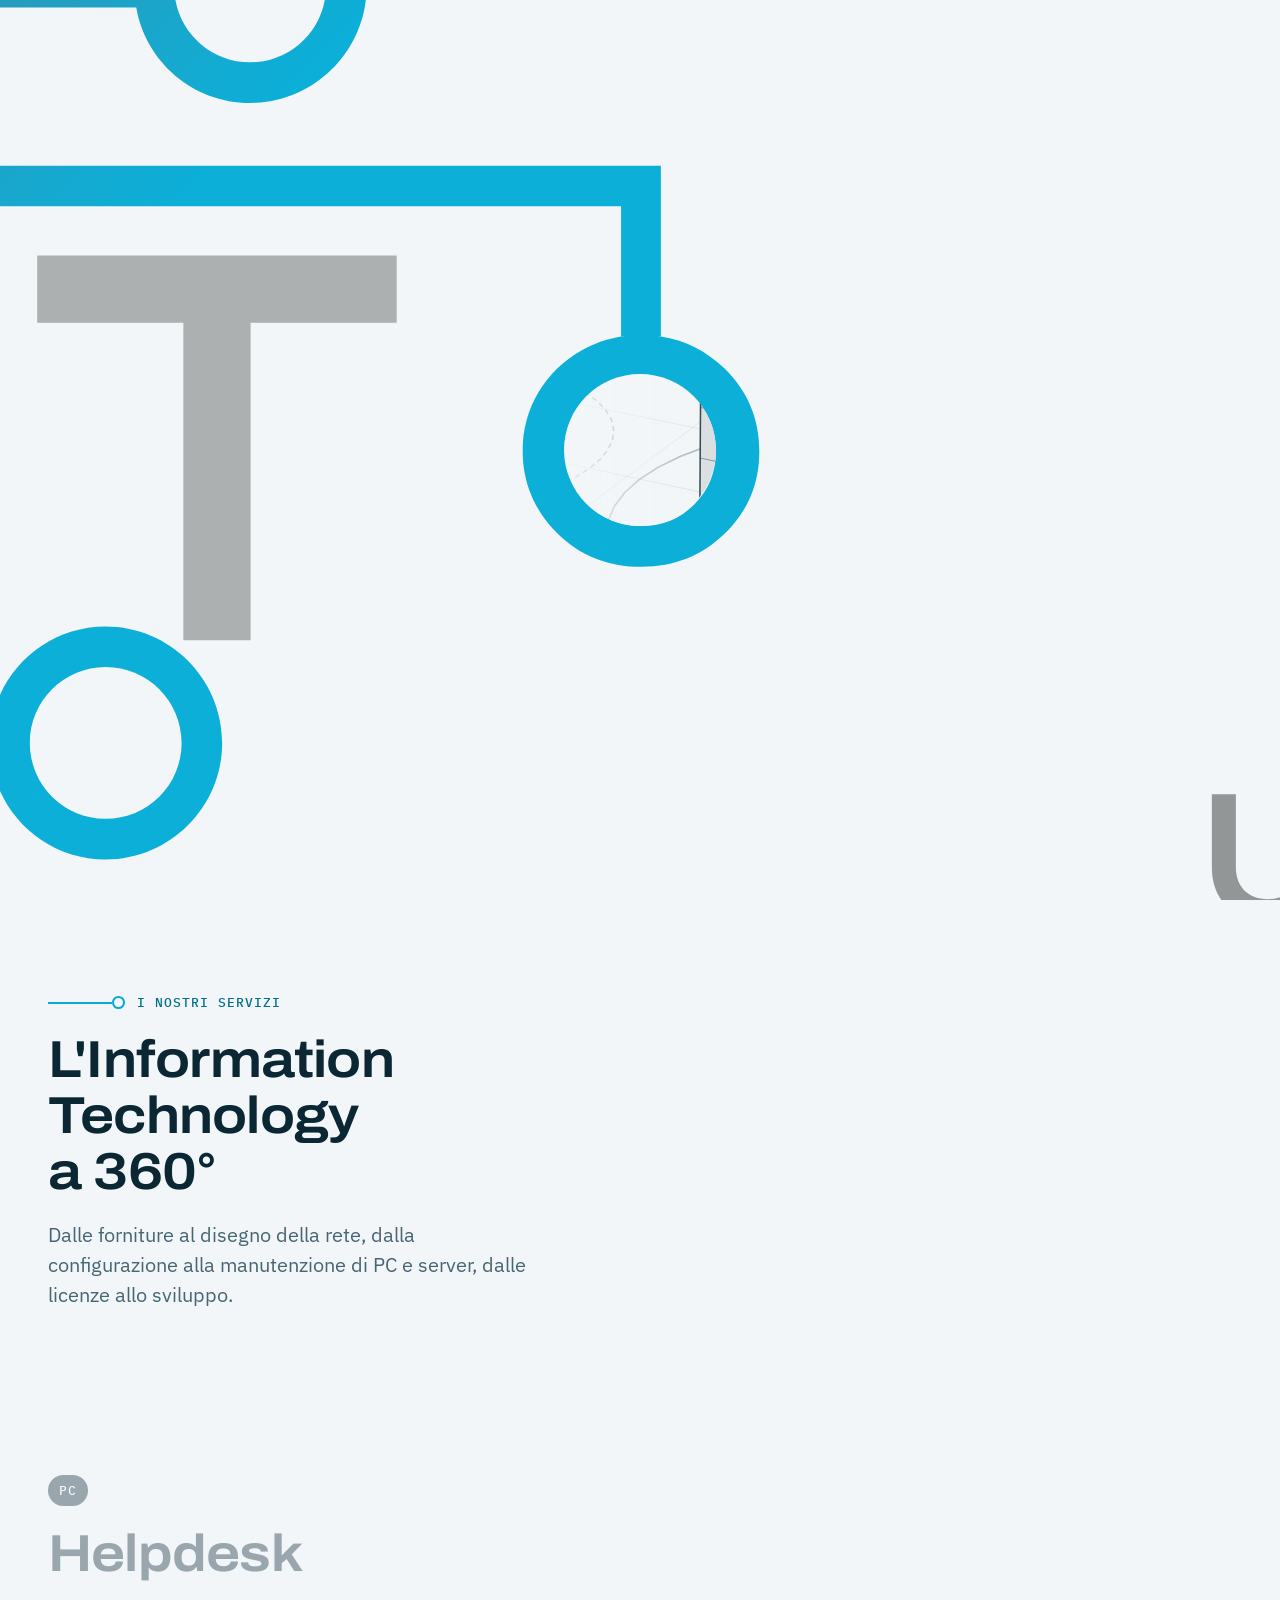
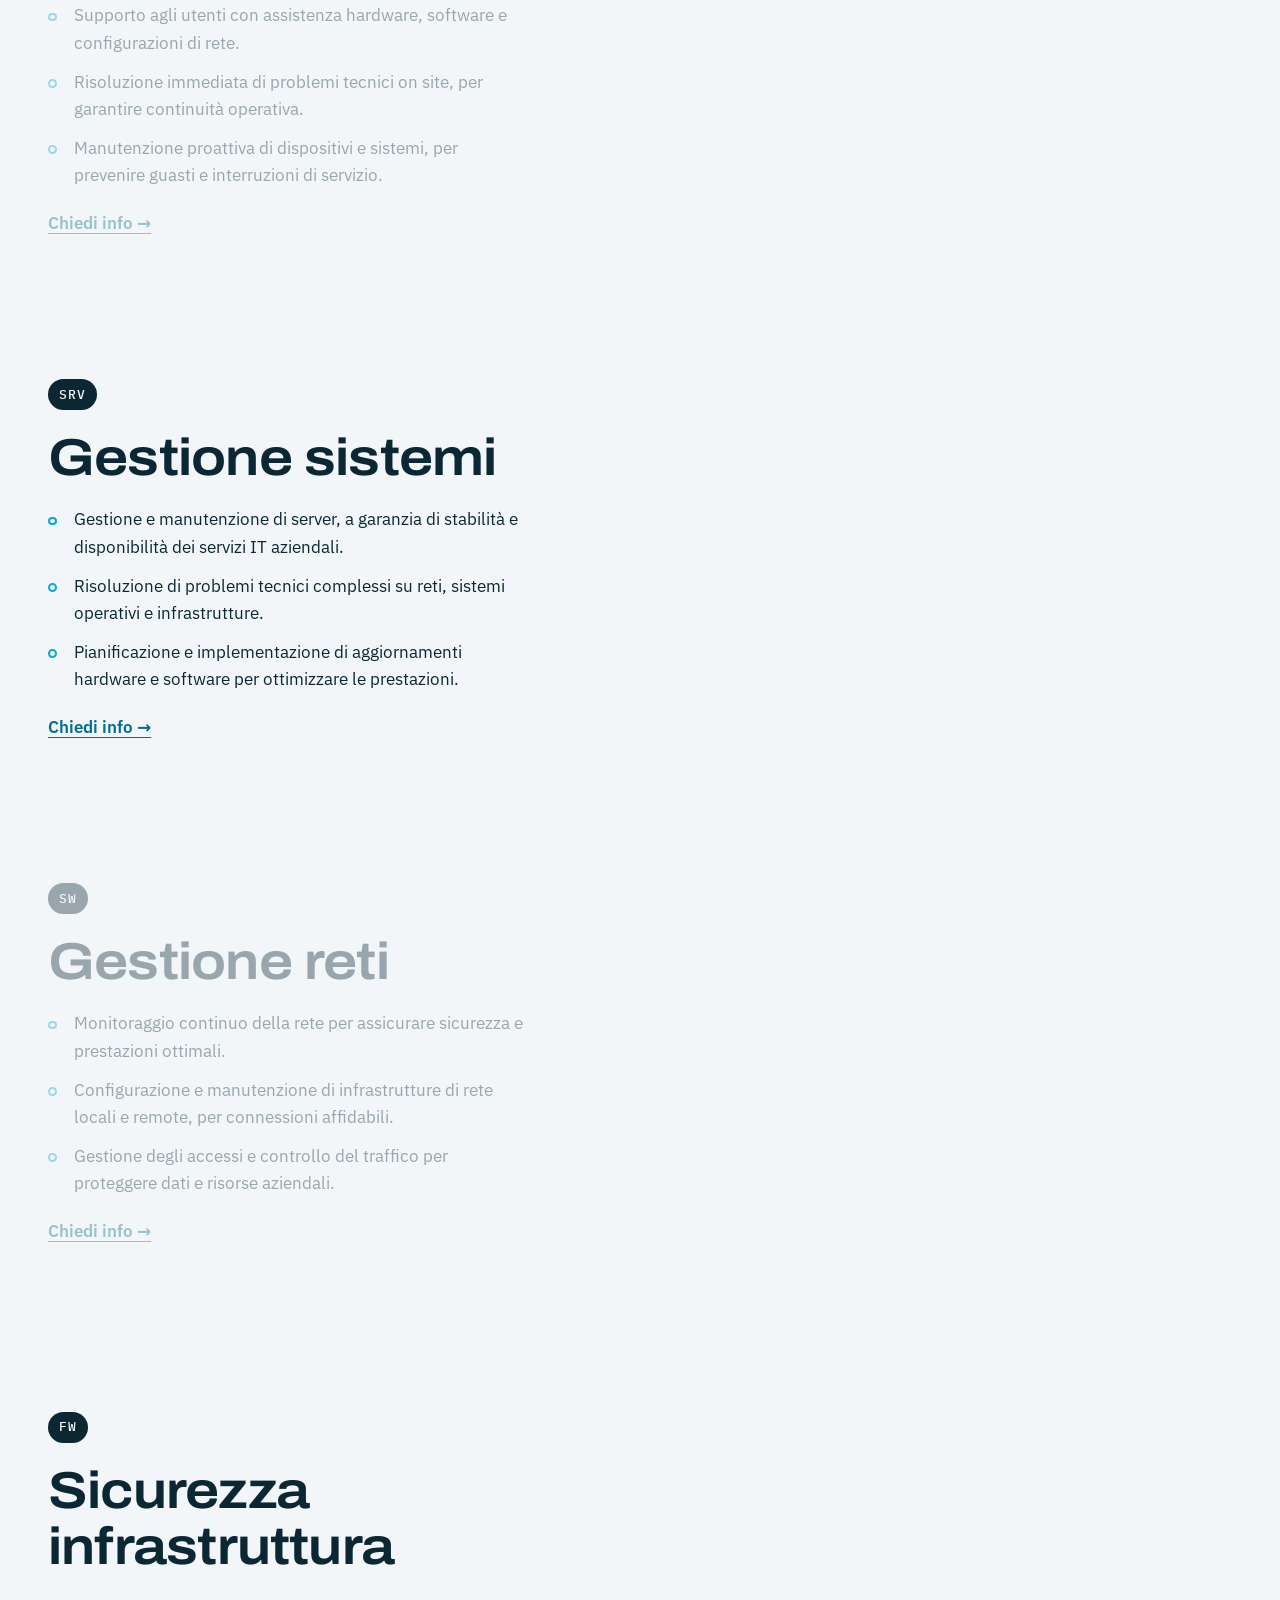
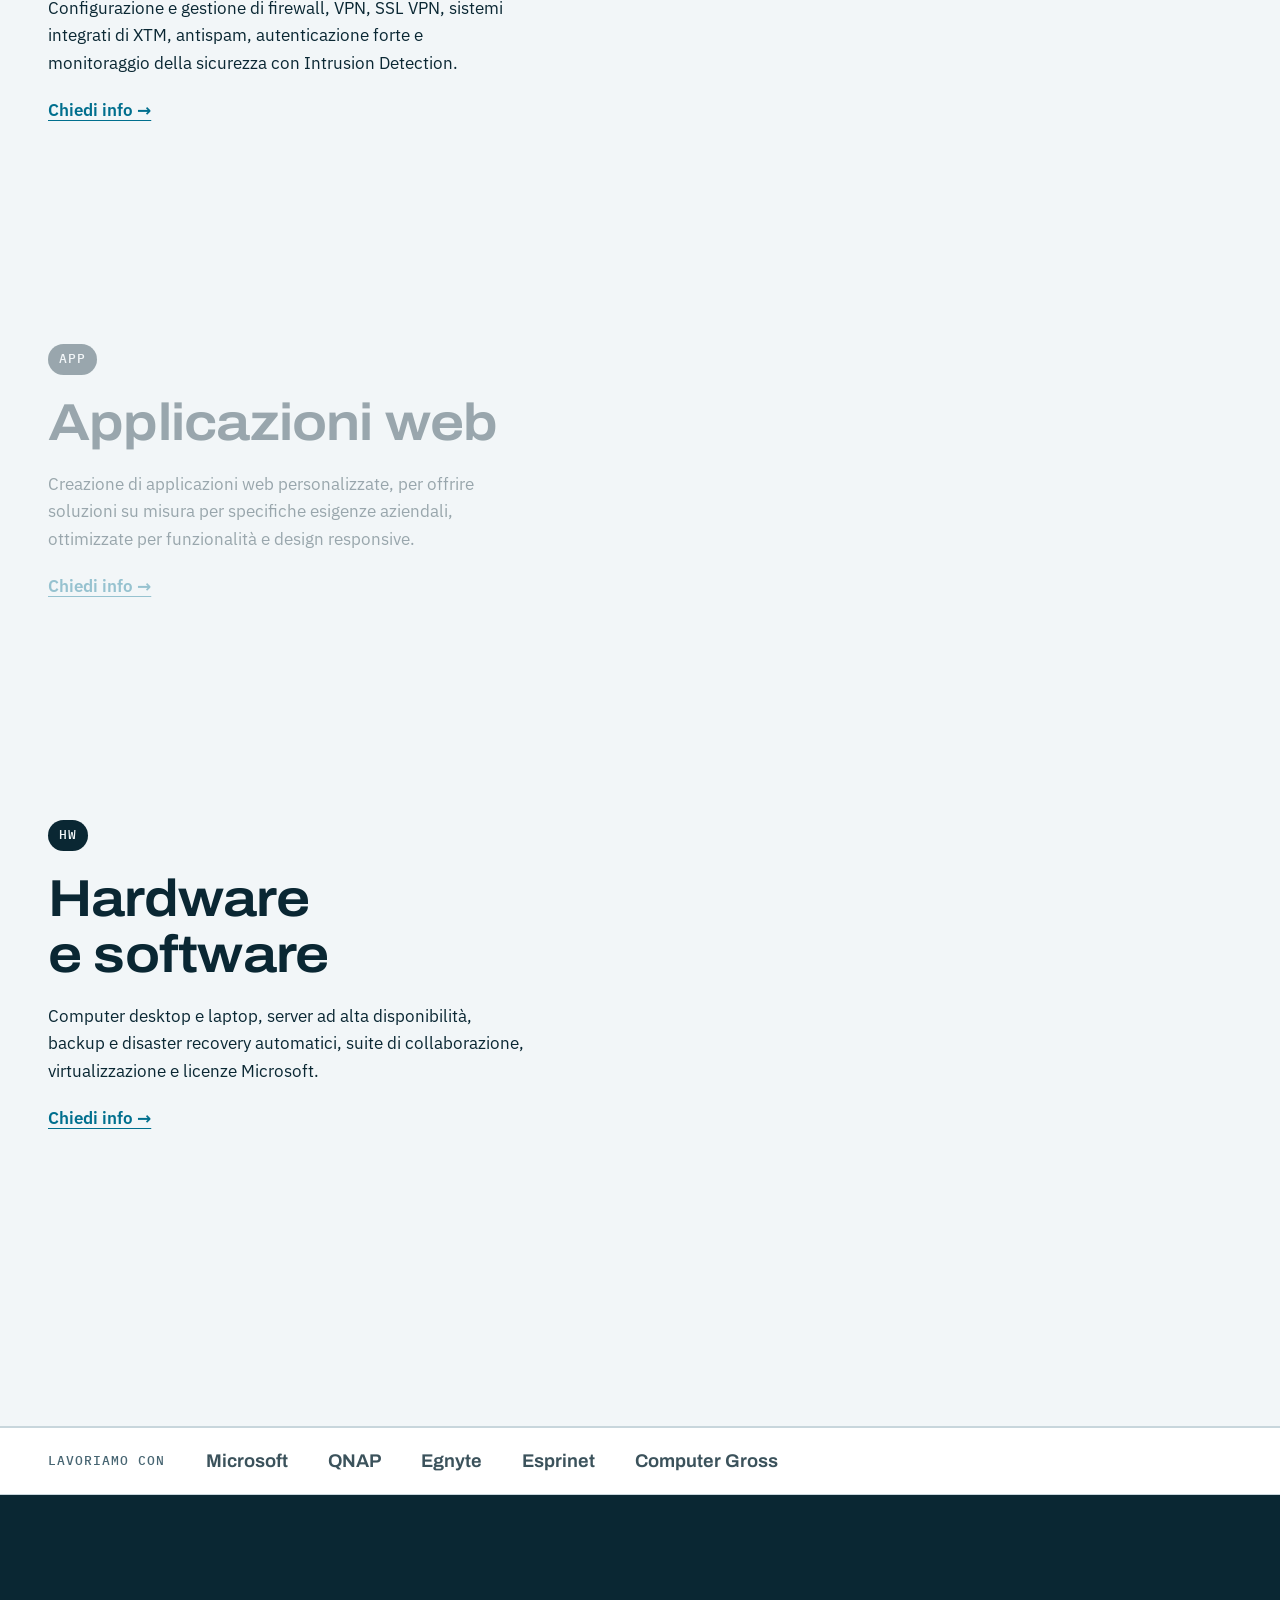
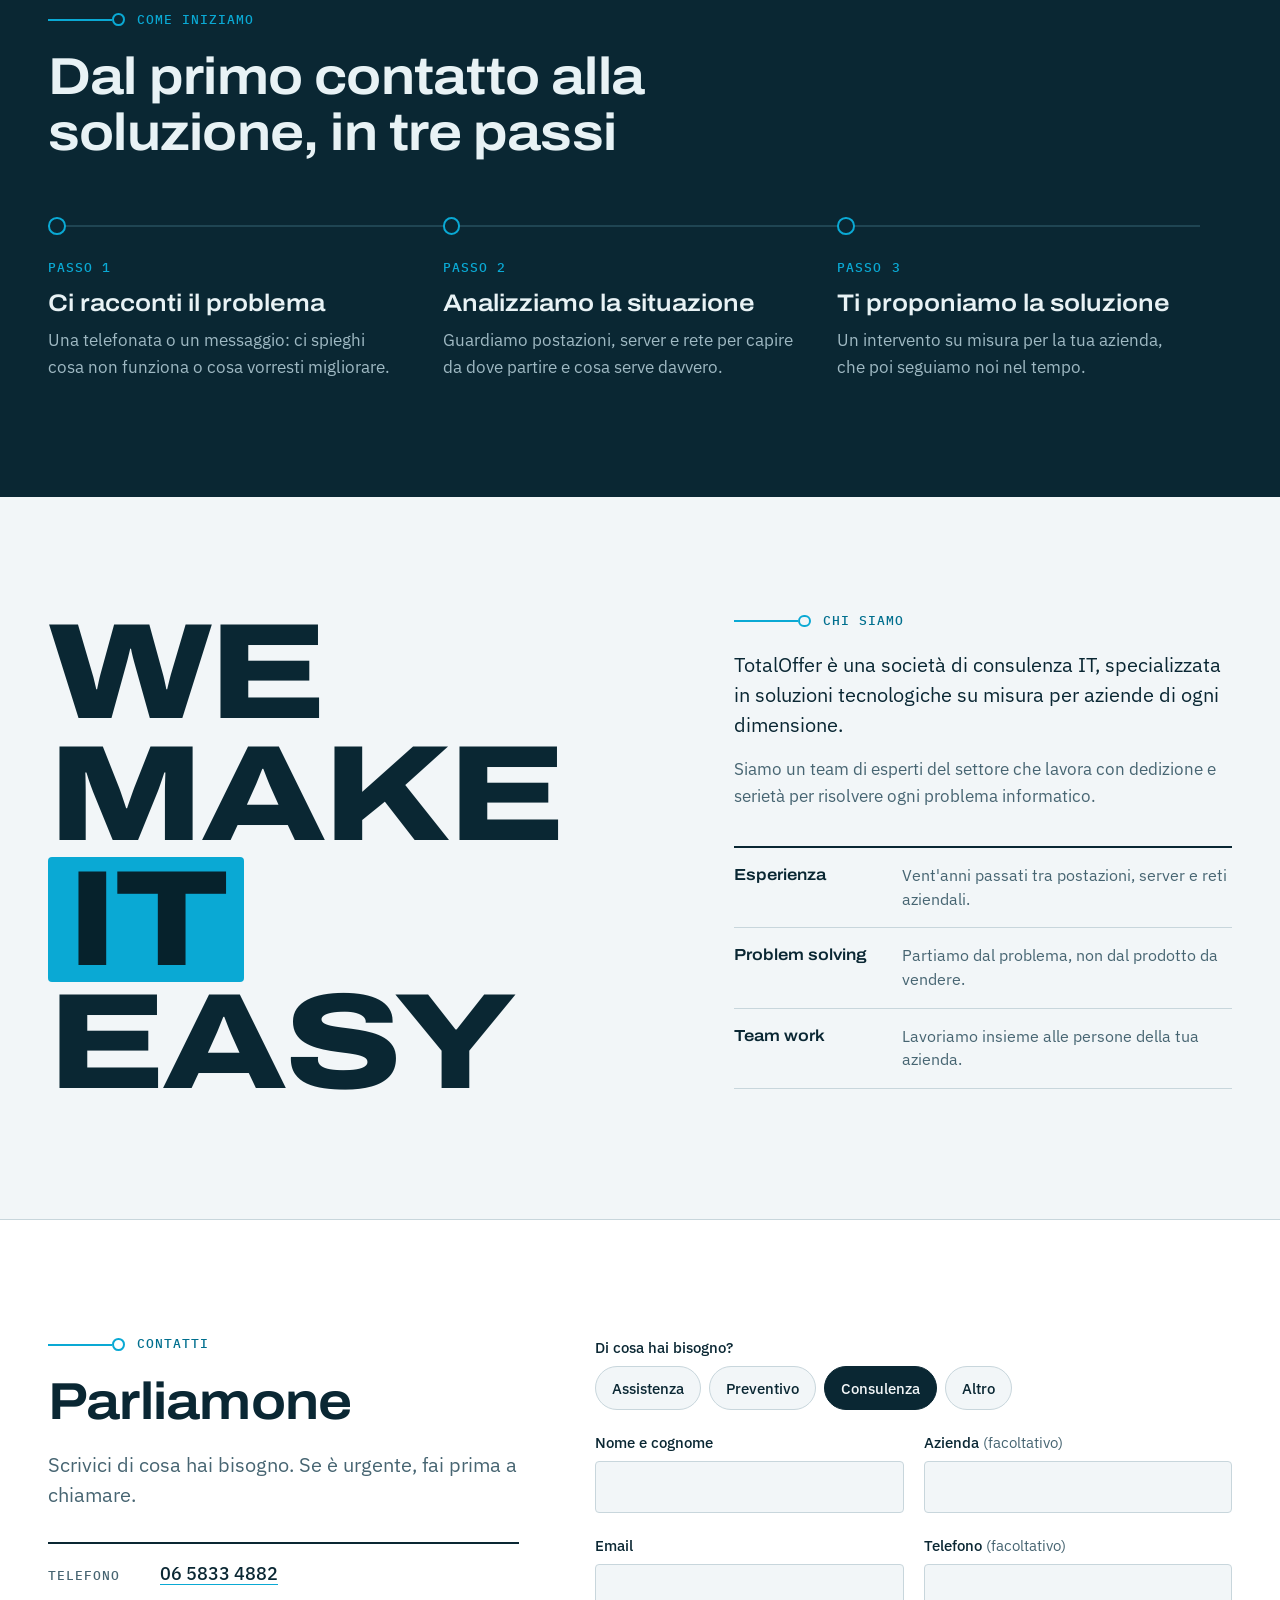
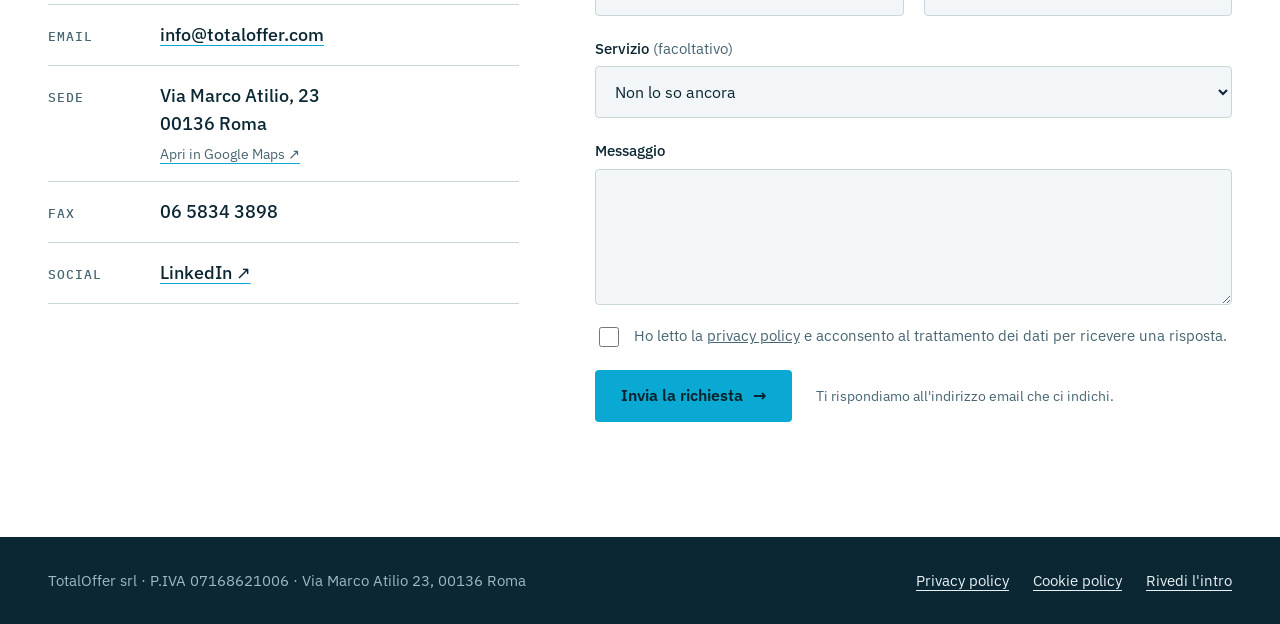
==== v2/index.html @ 6ed3c6b4 "Add v2 with an animated logo intro that opens into the site v2/ is a self-contained copy of the site" ====
<!doctype html>
<html lang="it">
<head>
  <meta charset="utf-8">
  <meta name="viewport" content="width=device-width, initial-scale=1">
  <title>TotalOffer — Consulenza e assistenza IT per aziende a Roma</title>
  <meta name="description" content="Da 20 anni gestiamo l'IT delle aziende: helpdesk on site, sistemi e server, reti, sicurezza, applicazioni web, hardware e licenze. Un solo interlocutore, a Roma.">
  <link rel="canonical" href="https://www.totaloffer.com/">
  <meta name="robots" content="noindex">
  <script>
    /* Intro: si decide subito, prima del primo disegno, per non mostrare il sito in anticipo.
       Niente intro con "riduci animazioni", se è già stata vista in questa sessione,
       o se si arriva con un link diretto a una sezione. */
    (function () {
      try {
        var r = document.documentElement, h = location.hash;
        if (matchMedia("(prefers-reduced-motion: reduce)").matches) return;
        if (h && h !== "#intro") return;
        if (sessionStorage.getItem("to-intro") && h !== "#intro") return;
        r.classList.add("intro-pending");
        // rete di sicurezza: se lo script dell'intro non parte, il sito si mostra comunque
        setTimeout(function () {
          if (!r.classList.contains("intro-enter") && !r.classList.contains("intro-done")) r.classList.remove("intro-pending");
        }, 7000);
      } catch (e) {}
    })();
  </script>
  <meta property="og:type" content="website">
  <meta property="og:locale" content="it_IT">
  <meta property="og:site_name" content="TotalOffer srl">
  <meta property="og:url" content="https://www.totaloffer.com/">
  <meta property="og:title" content="TotalOffer — Tutto l'IT della tua azienda, un solo interlocutore">
  <meta property="og:description" content="Helpdesk, sistemi, reti, sicurezza, applicazioni web, hardware e licenze. Da 20 anni a Roma.">
  <meta name="theme-color" content="#f2f6f8" media="(prefers-color-scheme: light)">
  <meta name="theme-color" content="#071a22" media="(prefers-color-scheme: dark)">
  <link rel="icon" href="assets/img/favicon.svg" type="image/svg+xml">
  <link rel="preload" href="assets/fonts/archivo-var.woff2" as="font" type="font/woff2" crossorigin>
  <link rel="stylesheet" href="assets/css/style.css">
  <script type="application/ld+json">
  {
    "@context": "https://schema.org",
    "@type": "ProfessionalService",
    "name": "TotalOffer srl",
    "url": "https://www.totaloffer.com/",
    "email": "info@totaloffer.com",
    "telephone": "+39 06 58334882",
    "faxNumber": "+39 06 58343898",
    "vatID": "07168621006",
    "address": {
      "@type": "PostalAddress",
      "streetAddress": "Via Marco Atilio, 23",
      "postalCode": "00136",
      "addressLocality": "Roma",
      "addressCountry": "IT"
    },
    "sameAs": ["https://it.linkedin.com/company/totaloffer"]
  }
  </script>
</head>
<body>
<div class="intro" id="intro" aria-hidden="true">
  <canvas></canvas>
  <button class="intro-skip mono" type="button" tabindex="-1" hidden>Salta l'intro</button>
</div>
<a class="skip" href="#contenuto">Vai al contenuto</a>

<header class="site-header">
  <div class="wrap">
    <a class="logo" href="#" aria-label="TotalOffer, torna all'inizio">
      <picture>
        <source srcset="assets/img/logo-dark.svg" media="(prefers-color-scheme: dark)">
        <img src="assets/img/logo.svg" alt="TotalOffer — IT Consulting Service" width="276" height="90">
      </picture>
    </a>
    <nav class="nav" id="nav" aria-label="Principale">
      <ul>
        <li><a href="#servizi">Servizi</a></li>
        <li><a href="#come-iniziamo">Come iniziamo</a></li>
        <li><a href="#chi-siamo">Chi siamo</a></li>
        <li><a href="#contatti">Contatti</a></li>
      </ul>
    </nav>
    <a class="header-phone" href="tel:+390658334882" aria-label="Chiama TotalOffer: 06 5833 4882">
      <span class="led" aria-hidden="true"></span><span class="num">06 5833 4882</span>
    </a>
    <button class="nav-toggle" type="button" aria-controls="nav" aria-expanded="false" aria-label="Apri il menu">
      <svg width="20" height="20" viewBox="0 0 20 20" aria-hidden="true"><path d="M2 5h16M2 10h16M2 15h16" stroke="currentColor" stroke-width="2" stroke-linecap="round"/></svg>
    </button>
  </div>
</header>

<main id="contenuto">

  <!-- VIAGGIO: la scena 3D resta fissa e la camera segue lo scroll, dall'hero ai sei servizi -->
  <div class="journey" id="journey">
    <div class="stage" id="stage">
      <canvas aria-hidden="true"></canvas>
      <ul class="stage-labels" aria-label="Servizi nello schema di rete">
        <li><a class="tag3d" href="#svc-helpdesk" data-svc="helpdesk"><span class="mono">PC</span>Helpdesk</a></li>
        <li><a class="tag3d" href="#svc-sistemi" data-svc="sistemi"><span class="mono">SRV</span>Sistemi</a></li>
        <li><a class="tag3d" href="#svc-reti" data-svc="reti"><span class="mono">SW</span>Reti</a></li>
        <li><a class="tag3d" href="#svc-sicurezza" data-svc="sicurezza"><span class="mono">FW</span>Sicurezza</a></li>
        <li><a class="tag3d" href="#svc-web" data-svc="web"><span class="mono">APP</span>Applicazioni web</a></li>
        <li><a class="tag3d" href="#svc-forniture" data-svc="forniture"><span class="mono">HW</span>Hardware e software</a></li>
      </ul>
      <p class="stage-hint mono"><span class="led" aria-hidden="true"></span>Rete operativa · trascina per ruotare</p>
      <div class="stage-caption" aria-live="polite">
        <b id="cap-title">Helpdesk</b>
        <p id="cap-text">Assistenza agli utenti su hardware, software e rete. Anche on site.</p>
        <a id="cap-link" href="#svc-helpdesk">Dettagli →</a>
      </div>
    </div>

    <section class="hero" data-key="hero">
    <div class="wrap">
      <div class="hero-copy">
        <p class="eyebrow mono">IT consulting · Roma</p>
        <h1>Tutto l'IT della tua azienda, <em>un solo interlocutore.</em></h1>
        <p class="hero-lead">Postazioni, server, rete, sicurezza, software. Li progettiamo, li installiamo e li teniamo in funzione, così tu pensi al tuo lavoro.</p>
        <div class="hero-actions">
          <a class="btn btn-primary" href="#contatti">Richiedi una consulenza <span class="arrow" aria-hidden="true">→</span></a>
          <a class="btn btn-ghost" href="#servizi">Guarda i servizi</a>
        </div>
        <dl class="hero-facts">
          <div><dt>anni di esperienza</dt><dd>20</dd></div>
          <div><dt>aree di servizio</dt><dd>6</dd></div>
          <div><dt>referente per tutto</dt><dd>1</dd></div>
        </dl>
      </div>
    </div>
    </section>

    <section class="chapters" id="servizi">
      <div class="wrap">
        <div class="chapter chapter-intro" data-key="intro">
          <p class="eyebrow mono">I nostri servizi</p>
          <h2>L'Information Technology a 360°</h2>
          <p>Dalle forniture al disegno della rete, dalla configurazione alla manutenzione di PC e server, dalle licenze allo sviluppo.</p>
        </div>
        <article class="chapter" id="svc-helpdesk" data-key="helpdesk">
          <p class="chapter-tag"><span class="mono">PC</span></p>
          <h3>Helpdesk</h3>
          <ul>
            <li>Supporto agli utenti con assistenza hardware, software e configurazioni di rete.</li>
            <li>Risoluzione immediata di problemi tecnici on site, per garantire continuità operativa.</li>
            <li>Manutenzione proattiva di dispositivi e sistemi, per prevenire guasti e interruzioni di servizio.</li>
          </ul>
          <a class="text-link" href="#contatti" data-topic="Helpdesk">Chiedi info →</a>
        </article>
        <article class="chapter" id="svc-sistemi" data-key="sistemi">
          <p class="chapter-tag"><span class="mono">SRV</span></p>
          <h3>Gestione sistemi</h3>
          <ul>
            <li>Gestione e manutenzione di server, a garanzia di stabilità e disponibilità dei servizi IT aziendali.</li>
            <li>Risoluzione di problemi tecnici complessi su reti, sistemi operativi e infrastrutture.</li>
            <li>Pianificazione e implementazione di aggiornamenti hardware e software per ottimizzare le prestazioni.</li>
          </ul>
          <a class="text-link" href="#contatti" data-topic="Gestione sistemi">Chiedi info →</a>
        </article>
        <article class="chapter" id="svc-reti" data-key="reti">
          <p class="chapter-tag"><span class="mono">SW</span></p>
          <h3>Gestione reti</h3>
          <ul>
            <li>Monitoraggio continuo della rete per assicurare sicurezza e prestazioni ottimali.</li>
            <li>Configurazione e manutenzione di infrastrutture di rete locali e remote, per connessioni affidabili.</li>
            <li>Gestione degli accessi e controllo del traffico per proteggere dati e risorse aziendali.</li>
          </ul>
          <a class="text-link" href="#contatti" data-topic="Gestione reti">Chiedi info →</a>
        </article>
        <article class="chapter" id="svc-sicurezza" data-key="sicurezza">
          <p class="chapter-tag"><span class="mono">FW</span></p>
          <h3>Sicurezza infrastruttura</h3>
          <p>Configurazione e gestione di firewall, VPN, SSL VPN, sistemi integrati di XTM, antispam, autenticazione forte e monitoraggio della sicurezza con Intrusion Detection.</p>
          <a class="text-link" href="#contatti" data-topic="Sicurezza infrastruttura">Chiedi info →</a>
        </article>
        <article class="chapter" id="svc-web" data-key="web">
          <p class="chapter-tag"><span class="mono">APP</span></p>
          <h3>Applicazioni web</h3>
          <p>Creazione di applicazioni web personalizzate, per offrire soluzioni su misura per specifiche esigenze aziendali, ottimizzate per funzionalità e design responsive.</p>
          <a class="text-link" href="#contatti" data-topic="Applicazioni web">Chiedi info →</a>
        </article>
        <article class="chapter" id="svc-forniture" data-key="forniture">
          <p class="chapter-tag"><span class="mono">HW</span></p>
          <h3>Hardware e software</h3>
          <p>Computer desktop e laptop, server ad alta disponibilità, backup e disaster recovery automatici, suite di collaborazione, virtualizzazione e licenze Microsoft.</p>
          <a class="text-link" href="#contatti" data-topic="Hardware e software">Chiedi info →</a>
        </article>
      </div>
    </section>
  </div>

  <!-- PARTNER -->
  <section class="partners" aria-label="Partner">
    <div class="wrap">
      <p class="mono">Lavoriamo con</p>
      <!-- Segnaposto tipografici: sostituire con i loghi ufficiali (versione monocromatica) -->
      <ul>
        <li>Microsoft</li>
        <li>QNAP</li>
        <li>Egnyte</li>
        <li>Esprinet</li>
        <li>Computer Gross</li>
      </ul>
    </div>
  </section>

  <!-- COME INIZIAMO -->
  <section class="section band" id="come-iniziamo">
    <div class="wrap">
      <div class="section-head">
        <p class="eyebrow mono">Come iniziamo</p>
        <h2>Dal primo contatto alla soluzione, in tre passi</h2>
      </div>
      <ol class="steps">
        <li>
          <span class="n mono"></span>
          <h3>Ci racconti il problema</h3>
          <p>Una telefonata o un messaggio: ci spieghi cosa non funziona o cosa vorresti migliorare.</p>
        </li>
        <li>
          <span class="n mono"></span>
          <h3>Analizziamo la situazione</h3>
          <p>Guardiamo postazioni, server e rete per capire da dove partire e cosa serve davvero.</p>
        </li>
        <li>
          <span class="n mono"></span>
          <h3>Ti proponiamo la soluzione</h3>
          <p>Un intervento su misura per la tua azienda, che poi seguiamo noi nel tempo.</p>
        </li>
      </ol>
    </div>
  </section>

  <!-- CHI SIAMO -->
  <section class="section about" id="chi-siamo">
    <div class="wrap">
      <p class="claim" aria-label="We make IT easy">We make <span class="it">IT</span> easy</p>
      <div class="about-copy">
        <p class="eyebrow mono">Chi siamo</p>
        <p class="lead">TotalOffer è una società di consulenza IT, specializzata in soluzioni tecnologiche su misura per aziende di ogni dimensione.</p>
        <p>Siamo un team di esperti del settore che lavora con dedizione e serietà per risolvere ogni problema informatico.</p>
        <dl class="values">
          <div><dt>Esperienza</dt><dd>Vent'anni passati tra postazioni, server e reti aziendali.</dd></div>
          <div><dt>Problem solving</dt><dd>Partiamo dal problema, non dal prodotto da vendere.</dd></div>
          <div><dt>Team work</dt><dd>Lavoriamo insieme alle persone della tua azienda.</dd></div>
        </dl>
      </div>
    </div>
  </section>

  <!-- CONTATTI -->
  <section class="section contact" id="contatti">
    <div class="wrap">
      <div class="contact-info">
        <div class="section-head">
          <p class="eyebrow mono">Contatti</p>
          <h2>Parliamone</h2>
          <p>Scrivici di cosa hai bisogno. Se è urgente, fai prima a chiamare.</p>
        </div>
        <dl class="contact-list">
          <div><dt class="mono">Telefono</dt><dd><a href="tel:+390658334882">06 5833 4882</a></dd></div>
          <div><dt class="mono">Email</dt><dd><a href="mailto:info@totaloffer.com">info@totaloffer.com</a></dd></div>
          <div><dt class="mono">Sede</dt><dd>Via Marco Atilio, 23<br>00136 Roma<small><a href="https://www.google.com/maps/search/?api=1&amp;query=Via+Marco+Atilio+23+00136+Roma" target="_blank" rel="noopener">Apri in Google Maps ↗</a></small></dd></div>
          <div><dt class="mono">Fax</dt><dd>06 5834 3898</dd></div>
          <div><dt class="mono">Social</dt><dd><a href="https://it.linkedin.com/company/totaloffer" target="_blank" rel="noopener">LinkedIn ↗</a></dd></div>
        </dl>
      </div>

      <div class="form-area">
      <form class="form" id="form-contatti" action="invia.php" method="post">
        <!-- campo-trappola per i bot: nascosto alle persone -->
        <div class="trap" aria-hidden="true">
          <label for="sito">Lascia vuoto questo campo</label>
          <input id="sito" name="sito" type="text" tabindex="-1" autocomplete="off">
        </div>
        <fieldset class="field full">
          <legend>Di cosa hai bisogno?</legend>
          <div class="chips">
            <label><input type="radio" name="tipo" id="tipo-assistenza" value="Assistenza"> Assistenza</label>
            <label><input type="radio" name="tipo" id="tipo-preventivo" value="Preventivo"> Preventivo</label>
            <label><input type="radio" name="tipo" id="tipo-consulenza" value="Consulenza" checked> Consulenza</label>
            <label><input type="radio" name="tipo" id="tipo-altro" value="Altro"> Altro</label>
          </div>
        </fieldset>
        <div class="field">
          <label for="nome">Nome e cognome</label>
          <input id="nome" name="nome" type="text" autocomplete="name" required>
        </div>
        <div class="field">
          <label for="azienda">Azienda <span class="opt">(facoltativo)</span></label>
          <input id="azienda" name="azienda" type="text" autocomplete="organization">
        </div>
        <div class="field">
          <label for="email">Email</label>
          <input id="email" name="email" type="email" autocomplete="email" required>
        </div>
        <div class="field">
          <label for="telefono">Telefono <span class="opt">(facoltativo)</span></label>
          <input id="telefono" name="telefono" type="tel" autocomplete="tel">
        </div>
        <div class="field full">
          <label for="servizio">Servizio <span class="opt">(facoltativo)</span></label>
          <select id="servizio" name="servizio">
            <option value="">Non lo so ancora</option>
            <option>Helpdesk</option>
            <option>Gestione sistemi</option>
            <option>Gestione reti</option>
            <option>Sicurezza infrastruttura</option>
            <option>Applicazioni web</option>
            <option>Hardware e software</option>
          </select>
        </div>
        <div class="field full">
          <label for="messaggio">Messaggio</label>
          <textarea id="messaggio" name="messaggio" required></textarea>
        </div>
        <label class="consent field full" for="privacy">
          <input id="privacy" name="privacy" type="checkbox" required>
          <span>Ho letto la <a href="https://www.totaloffer.com/privacy-policy/">privacy policy</a> e acconsento al trattamento dei dati per ricevere una risposta.</span>
        </label>
        <div class="form-foot">
          <button class="btn btn-primary" type="submit" id="form-invia">Invia la richiesta <span class="arrow" aria-hidden="true">→</span></button>
          <p class="form-note">Ti rispondiamo all'indirizzo email che ci indichi.</p>
        </div>
        <div class="form-status full" id="form-status" role="alert" hidden></div>
      </form>
      <div class="form-done" id="form-done" tabindex="-1" hidden>
        <span class="done-ring" aria-hidden="true"></span>
        <h3>Richiesta inviata</h3>
        <p id="form-done-text">Grazie. Ti rispondiamo al più presto.</p>
        <button class="btn btn-ghost" type="button" id="form-nuova">Invia un'altra richiesta</button>
      </div>
      </div>
    </div>
  </section>
</main>

<footer class="site-footer">
  <div class="wrap">
    <p>TotalOffer srl · P.IVA 07168621006 · Via Marco Atilio 23, 00136 Roma</p>
    <ul>
      <li><a href="https://www.totaloffer.com/privacy-policy/">Privacy policy</a></li>
      <li><a href="https://www.totaloffer.com/cookie-policy/">Cookie policy</a></li>
      <li><a href="#intro" id="rivedi-intro">Rivedi l'intro</a></li>
    </ul>
  </div>
</footer>

<script src="assets/js/logo-data.js" defer></script>
<script src="assets/js/main.js" defer></script>
<script src="assets/js/scene.js" defer></script>
<script src="assets/js/intro.js" defer></script>
</body>
</html>
---- v2/assets/css/style.css ----
/* TotalOffer — nuova impronta
   Concetto: lo "schema di rete". Il motivo del logo (tracce di circuito che
   terminano in anelli) diventa il sistema grafico di tutto il sito: anelli
   come marcatori, tracce come connessioni, etichette in monospazio come in
   un disegno tecnico. Un solo punto forte (la scena 3D nell'hero), il resto calmo. */

/* ---------- Font (self-hosted, nessuna chiamata a terze parti) ---------- */
@font-face {
  font-family: "Archivo";
  src: url("../fonts/archivo-var.woff2") format("woff2");
  font-weight: 100 900;
  font-stretch: 62% 125%;
  font-display: swap;
}
@font-face { font-family: "IBM Plex Sans"; src: url("../fonts/plex-sans-400.woff2") format("woff2"); font-weight: 400; font-display: swap; }
@font-face { font-family: "IBM Plex Sans"; src: url("../fonts/plex-sans-500.woff2") format("woff2"); font-weight: 500; font-display: swap; }
@font-face { font-family: "IBM Plex Sans"; src: url("../fonts/plex-sans-600.woff2") format("woff2"); font-weight: 600; font-display: swap; }
@font-face { font-family: "IBM Plex Mono"; src: url("../fonts/plex-mono-400.woff2") format("woff2"); font-weight: 400; font-display: swap; }
@font-face { font-family: "IBM Plex Mono"; src: url("../fonts/plex-mono-500.woff2") format("woff2"); font-weight: 500; font-display: swap; }

/* ---------- Token ---------- */
:root {
  color-scheme: light;

  /* Colore */
  --paper: #f2f6f8;        /* carta fredda, tinta verso il ciano del marchio */
  --surface: #ffffff;
  --ink: #0a2733;          /* petrolio: il "nero" del sito */
  --ink-soft: #476572;
  --line: #c8d6dc;
  --brand: #0aa9d4;        /* ciano TotalOffer */
  --brand-text: #006f8e;   /* ciano leggibile come testo su carta */
  --on-brand: #06222c;
  --led: #23a862;          /* verde "operativo" */
  --danger: #b3261e;       /* errori del modulo */
  --band: #0a2733;         /* fascia scura */
  --band-ink: #e8f2f5;
  --band-soft: #9fb9c3;
  --band-line: #1f4553;

  /* Tipografia */
  --font-display: "Archivo", "Arial Narrow", Arial, sans-serif;
  --font-body: "IBM Plex Sans", system-ui, -apple-system, "Segoe UI", sans-serif;
  --font-mono: "IBM Plex Mono", ui-monospace, "SF Mono", Menlo, Consolas, monospace;

  --step--1: 0.8125rem;
  --step-0: 1.0625rem;
  --step-1: 1.25rem;
  --step-2: clamp(1.5rem, 1.2rem + 1.2vw, 2rem);
  --step-3: clamp(2rem, 1.4rem + 2.6vw, 3.25rem);
  --step-4: clamp(2.5rem, 1.5rem + 4.6vw, 4.75rem);

  /* Spazio e forma */
  --wrap: 74rem;
  --gutter: clamp(1rem, 4vw, 2.5rem);
  --section: clamp(4rem, 9vw, 7.5rem);
  --radius: 4px;
  --header-h: 5.0625rem;   /* altezza dell'header fisso, bordo incluso */
}

@media (prefers-color-scheme: dark) {
  :root {
    color-scheme: dark;
    --paper: #071a22;
    --surface: #0c2630;
    --ink: #e6f1f4;
    --ink-soft: #9db6bf;
    --line: #214552;
    --brand: #25bde6;
    --brand-text: #5fd2f1;
    --on-brand: #04181f;
    --led: #3fd487;
    --danger: #ff9a8f;
    --band: #0c2630;
    --band-ink: #e6f1f4;
    --band-soft: #9db6bf;
    --band-line: #25505f;
  }
}

/* ---------- Base ---------- */
*, *::before, *::after { box-sizing: border-box; }
html { scroll-behavior: smooth; scroll-padding-top: 6rem; -webkit-text-size-adjust: 100%; }
body {
  margin: 0;
  background: var(--paper);
  color: var(--ink);
  font: 400 var(--step-0)/1.6 var(--font-body);
  -webkit-font-smoothing: antialiased;
}
img, svg { max-width: 100%; }
h1, h2, h3, p, ul, ol, dl, dd, figure { margin: 0; }
ul, ol { padding: 0; list-style: none; }
a { color: inherit; }
:focus-visible { outline: 2px solid var(--brand); outline-offset: 3px; border-radius: 2px; }

h1, h2, h3 { font-family: var(--font-display); font-stretch: 112%; text-wrap: balance; }
h1 { font-size: var(--step-4); font-weight: 700; line-height: 1.02; letter-spacing: -0.02em; }
h2 { font-size: var(--step-3); font-weight: 650; line-height: 1.08; letter-spacing: -0.015em; }
h3 { font-size: var(--step-2); font-weight: 600; line-height: 1.15; }

.wrap {
  width: 100%;
  max-width: calc(var(--wrap) + 2 * var(--gutter));
  margin-inline: auto;
  padding-inline: var(--gutter);
}
.mono {
  font: 500 var(--step--1)/1.4 var(--font-mono);
  letter-spacing: 0.08em;
  text-transform: uppercase;
}
.skip {
  position: absolute; left: 1rem; top: -4rem; z-index: 100;
  background: var(--ink); color: var(--paper); padding: 0.6rem 1rem;
}
.skip:focus { top: 1rem; }

/* Marcatore di sezione: anello + traccia, come i terminali del logo */
.eyebrow {
  display: flex; align-items: center; gap: 0.75rem;
  color: var(--brand-text);
  margin-bottom: 1.25rem;
}
.eyebrow::before {
  content: ""; flex: none;
  width: 0.8rem; height: 0.8rem; border-radius: 50%;
  border: 2px solid var(--brand);
}
.eyebrow::after {
  content: ""; flex: none; order: -1;
  width: clamp(1.5rem, 5vw, 4rem); height: 2px; background: var(--brand);
  margin-right: -0.75rem;
}
.section { padding-block: var(--section); }
.section-head { max-width: 46rem; margin-bottom: clamp(2rem, 5vw, 3.5rem); }
.section-head p:not(.eyebrow) { margin-top: 1.25rem; color: var(--ink-soft); font-size: var(--step-1); line-height: 1.5; max-width: 38rem; }

/* ---------- Pulsanti ---------- */
.btn {
  display: inline-flex; align-items: center; justify-content: center; gap: 0.6rem;
  min-height: 3.25rem; padding: 0.75rem 1.5rem;
  border: 2px solid transparent; border-radius: var(--radius);
  font: 600 1rem/1.2 var(--font-body);
  text-decoration: none; cursor: pointer;
  transition: background-color 0.15s, color 0.15s, border-color 0.15s, transform 0.15s;
}
.btn-primary { background: var(--brand); color: var(--on-brand); }
.btn-primary:hover { background: var(--ink); color: var(--paper); }
.btn-ghost { border-color: var(--ink); color: var(--ink); background: transparent; }
.btn-ghost:hover { background: var(--ink); color: var(--paper); }
.btn .arrow { transition: transform 0.15s; }
.btn:hover .arrow { transform: translateX(3px); }

/* ---------- Header ---------- */
.site-header {
  position: sticky; top: 0; z-index: 50;
  background: color-mix(in srgb, var(--paper) 88%, transparent);
  -webkit-backdrop-filter: blur(10px); backdrop-filter: blur(10px);
  border-bottom: 1px solid var(--line);
}
.site-header .wrap { display: flex; align-items: center; gap: 1.5rem; min-height: 5rem; }
.logo { display: inline-flex; align-items: center; margin-right: auto; text-decoration: none; }
.logo img { display: block; height: 3.75rem; width: auto; }
.nav ul { display: flex; gap: clamp(1rem, 2.4vw, 2rem); }
.nav a { font-weight: 500; font-size: 1rem; text-decoration: none; padding-block: 0.5rem; border-bottom: 2px solid transparent; }
.nav a:hover { border-color: var(--brand); }
.header-phone {
  display: inline-flex; align-items: center; gap: 0.6rem;
  text-decoration: none; font: 500 0.95rem/1 var(--font-mono);
  padding: 0.7rem 1rem; border: 1px solid var(--line); border-radius: var(--radius);
  background: var(--surface); white-space: nowrap;
}
.header-phone:hover { border-color: var(--brand); }
.led {
  width: 0.55rem; height: 0.55rem; border-radius: 50%; flex: none;
  background: var(--led);
  box-shadow: 0 0 0 3px color-mix(in srgb, var(--led) 25%, transparent);
}
.nav-toggle { display: none; }

@media (max-width: 860px) {
  .nav-toggle {
    display: inline-flex; align-items: center; justify-content: center;
    width: 2.75rem; height: 2.75rem; padding: 0;
    background: none; border: 1px solid var(--line); border-radius: var(--radius); color: var(--ink); cursor: pointer;
  }
  .nav {
    display: none; position: absolute; left: 0; right: 0; top: 100%;
    background: var(--paper); border-bottom: 1px solid var(--line);
    padding: 0.5rem var(--gutter) 1.25rem;
  }
  .nav.is-open { display: block; }
  .nav ul { flex-direction: column; gap: 0; }
  .nav a { display: block; padding-block: 0.9rem; border-bottom: 1px solid var(--line); font-size: 1.1rem; }
  .site-header .wrap { gap: 0.6rem; }
  .logo img { height: 3.1rem; }
  .header-phone { padding-inline: 0.8rem; }
  .header-phone span.num { display: none; }
  .header-phone::after { content: "Chiama"; font-family: var(--font-body); font-weight: 600; }
}

/* ---------- Viaggio: scena 3D fissa, la camera segue lo scroll ---------- */
/* hero e capitoli occupano le due righe di una griglia; la scena le copre entrambe e resta agganciata sotto l'header */
.journey { position: relative; display: grid; grid-template-columns: minmax(0, 1fr); border-bottom: 1px solid var(--line); }
.journey > .hero { grid-area: 1 / 1; }
.journey > .chapters { grid-area: 2 / 1; }
.stage {
  grid-area: 1 / 1 / 3 / 2; align-self: start;
  position: sticky; top: var(--header-h); z-index: 0;
  height: calc(100vh - var(--header-h)); height: calc(100svh - var(--header-h));
  overflow: hidden;
}
/* velo che tiene leggibile il testo che scorre sopra la scena */
.stage::after {
  --edge: max(var(--gutter), calc((100vw - var(--wrap)) / 2));
  content: ""; position: absolute; inset: 0; z-index: 2; pointer-events: none;
  background: linear-gradient(90deg, var(--paper) 0, var(--paper) calc(var(--edge) + 30rem), color-mix(in srgb, var(--paper) 0%, transparent) calc(var(--edge) + 43rem));
}
.hero {
  position: relative; z-index: 1;
  display: grid; align-items: center;
  min-height: calc(100vh - var(--header-h)); min-height: calc(100svh - var(--header-h));
  padding-block: 2.5rem;
}
.hero .wrap, .chapters .wrap { position: relative; pointer-events: none; }
.hero-copy { max-width: 35rem; min-width: 0; }
.hero-copy > *, .chapter > * { pointer-events: auto; }
.hero h1 em { font-style: normal; color: var(--brand-text); }
.hero-lead { margin-top: 1.5rem; font-size: var(--step-1); line-height: 1.5; color: var(--ink-soft); max-width: 31rem; }
.hero-actions { display: flex; flex-wrap: wrap; gap: 0.75rem; margin-top: 2.25rem; }
.hero-facts {
  display: flex; flex-wrap: wrap; gap: 1.25rem 2.5rem;
  margin-top: clamp(1.5rem, 4vh, 3.5rem); padding-top: 1.5rem;
  border-top: 1px solid var(--line); max-width: 28rem;
}
.hero-facts div { display: grid; gap: 0.2rem; }
.hero-facts dt { order: 2; color: var(--ink-soft); font-size: 0.9rem; }
.hero-facts dd { font: 700 2rem/1 var(--font-display); font-stretch: 112%; font-variant-numeric: tabular-nums; }

/* capitoli: un servizio per schermata, la camera si ferma sul suo dispositivo */
.chapters { position: relative; z-index: 1; padding-bottom: 22vh; }
.chapter {
  display: flex; flex-direction: column; justify-content: center; align-items: flex-start; gap: 1.25rem;
  min-height: 56vh; max-width: 30rem;
  transition: opacity 0.35s;
  scroll-margin-top: 0;
}
.chapter h3 { font-size: var(--step-3); font-weight: 650; line-height: 1.08; letter-spacing: -0.015em; }
.chapter-intro .eyebrow { margin-bottom: 0; }
.chapter-intro p:not(.eyebrow) { color: var(--ink-soft); font-size: var(--step-1); line-height: 1.5; }
.chapter-tag .mono {
  display: inline-block; padding: 0.4rem 0.7rem; border-radius: 99px;
  background: var(--ink); color: var(--paper); letter-spacing: 0.06em;
  transition: background-color 0.3s, color 0.3s;
}
/* con capitoli più bassi se ne vedono due insieme: quello in lettura resta pieno, gli altri si attenuano */
.stage.is-live ~ .chapters .chapter:not(.is-current) { opacity: 0.38; }
.chapter:focus-within { opacity: 1 !important; }
.chapter.is-current .chapter-tag .mono { background: var(--brand); color: var(--on-brand); }
.chapter ul { display: grid; gap: 0.75rem; }
.chapter li { position: relative; padding-left: 1.6rem; }
.chapter li::before {
  content: ""; position: absolute; left: 0; top: 0.6em;
  width: 0.55rem; height: 0.55rem; border-radius: 50%; border: 2px solid var(--brand);
}
.text-link { font-weight: 600; color: var(--brand-text); white-space: nowrap; text-underline-offset: 0.25em; }

.stage canvas { position: absolute; inset: 0; width: 100%; height: 100%; display: block; touch-action: pan-y; cursor: grab; }
.stage.is-dragging canvas { cursor: grabbing; }
.stage.is-dragging { user-select: none; -webkit-user-select: none; }

/* etichette ancorate ai dispositivi (posizionate da scene.js) */
.stage-labels { position: absolute; inset: 0; pointer-events: none; z-index: 1; }
.tag3d {
  position: absolute; left: 0; top: 0; pointer-events: auto; will-change: transform;
  display: inline-flex; align-items: center; gap: 0.5rem;
  padding: 0.35rem 0.7rem 0.35rem 0.4rem; white-space: nowrap;
  font: 600 0.82rem/1 var(--font-display); font-stretch: 112%; letter-spacing: 0.02em;
  color: var(--ink); text-decoration: none;
  background: var(--surface); border: 1.5px solid var(--ink); border-radius: 99px;
  transition: background-color 0.2s, border-color 0.2s, color 0.2s;
}
.tag3d .mono { font-size: 0.68rem; padding: 0.3rem 0.45rem; border-radius: 99px; background: var(--ink); color: var(--surface); letter-spacing: 0.04em; }
/* il gambo che lega l'etichetta al dispositivo */
.tag3d::after { content: ""; position: absolute; left: 50%; top: 100%; width: 1.5px; height: 0.7rem; background: var(--ink); }
.tag3d.is-active { background: var(--brand); border-color: var(--brand); color: var(--on-brand); }
.tag3d.is-active .mono { background: var(--on-brand); color: var(--brand); }
.tag3d.is-active::after { background: var(--brand); }
/* senza JavaScript le etichette restano un semplice elenco di link */
.stage:not(.is-live) .stage-labels { position: static; display: flex; flex-wrap: wrap; gap: 0.5rem; padding: 1rem var(--gutter); justify-content: flex-end; }
.stage:not(.is-live) .tag3d { position: static; }
.stage:not(.is-live) .tag3d::after, .stage:not(.is-live) .stage-hint { display: none; }

.stage-hint {
  position: absolute; z-index: 3; top: 1.5rem; right: max(var(--gutter), calc((100vw - var(--wrap)) / 2));
  display: inline-flex; align-items: center; gap: 0.6rem; color: var(--ink-soft); pointer-events: none;
}
.stage-caption {
  position: absolute; z-index: 3; bottom: 1.75rem; right: max(var(--gutter), calc((100vw - var(--wrap)) / 2));
  width: min(24rem, calc(100% - 2 * var(--gutter)));
  display: grid; grid-template-columns: minmax(0, 1fr) auto; gap: 0.25rem 1rem; align-items: center;
  padding: 1rem 1.1rem; min-height: 5.6rem;
  background: color-mix(in srgb, var(--surface) 86%, transparent);
  -webkit-backdrop-filter: blur(10px); backdrop-filter: blur(10px);
  border: 1px solid var(--line); border-left: 3px solid var(--brand); border-radius: var(--radius);
}
.stage-caption b { font: 600 1.1rem/1.2 var(--font-display); font-stretch: 112%; }
.stage-caption p { grid-column: 1; color: var(--ink-soft); font-size: 0.95rem; line-height: 1.4; }
.stage-caption a { grid-row: 1 / span 2; grid-column: 2; font-weight: 600; font-size: 0.95rem; color: var(--brand-text); white-space: nowrap; }

/* il pannello del tour serve solo nell'hero: nei capitoli il testo è a sinistra */
.stage-caption, .stage-hint { transition: opacity 0.3s; }
.stage.in-chapters .stage-caption, .stage.in-chapters .stage-hint { opacity: 0; pointer-events: none; }

@media (max-width: 900px) {
  /* su schermi stretti: testo dell'hero, poi la scena che resta agganciata in alto mentre i capitoli scorrono sotto */
  .journey { display: flex; flex-direction: column; }
  .hero { order: 1; min-height: 0; padding-block: 2.5rem 2rem; }
  .stage {
    order: 2; z-index: 5; flex: none; width: 100%;
    height: 44vh; height: 44svh;
    background: var(--paper); border-block: 1px solid var(--line);
  }
  .stage::after, .stage-caption { display: none; }
  .stage-hint { top: 0.75rem; left: var(--gutter); right: auto; }
  .chapters { order: 3; padding-bottom: 2rem; }
  .chapter { min-height: 0; max-width: none; padding-block: 2rem; }
  .tag3d { font-size: 0.74rem; padding: 0.25rem 0.55rem 0.25rem 0.3rem; gap: 0.35rem; }
  .tag3d .mono { font-size: 0.6rem; padding: 0.25rem 0.35rem; }
}

/* ---------- Partner ---------- */
.partners { border-block: 1px solid var(--line); background: var(--surface); }
.partners .wrap { display: flex; flex-wrap: wrap; align-items: center; gap: 1rem 2.5rem; padding-block: 1.5rem; }
.partners p { color: var(--ink-soft); }
.partners ul { display: flex; flex-wrap: wrap; gap: 0.75rem 2.5rem; align-items: baseline; }
.partners li { font: 650 1.15rem/1 var(--font-display); font-stretch: 100%; color: var(--ink); opacity: 0.8; }

/* ---------- Come iniziamo (fascia scura) ---------- */
.band { background: var(--band); color: var(--band-ink); }
.band .eyebrow { color: var(--brand); }
.band .section-head p:not(.eyebrow) { color: var(--band-soft); }
.steps { display: grid; grid-template-columns: repeat(3, minmax(0, 1fr)); gap: 0; counter-reset: step; }
.steps li { position: relative; padding: 2.25rem 2rem 0 0; counter-increment: step; }
/* la traccia che collega i tre passi */
.steps li::before {
  content: ""; position: absolute; left: 0; right: 0; top: 0.5rem; height: 2px; background: var(--band-line);
}
.steps li::after {
  content: ""; position: absolute; left: 0; top: 0;
  width: 1.1rem; height: 1.1rem; border-radius: 50%;
  background: var(--band); border: 2px solid var(--brand);
}
.steps li:last-child::before { right: 2rem; }
.steps .n::before { content: "Passo " counter(step); }
.steps .n { color: var(--brand); }
.steps h3 { margin-block: 0.6rem 0.6rem; font-size: 1.5rem; }
.steps p { color: var(--band-soft); max-width: 22rem; }
@media (max-width: 760px) {
  .steps { grid-template-columns: minmax(0, 1fr); }
  .steps li { padding: 0 0 2rem 2.25rem; }
  .steps li::before { left: 0.5rem; right: auto; top: 0; bottom: 0; width: 2px; height: auto; }
  .steps li:last-child::before { right: auto; bottom: auto; height: 1rem; }
  .steps li:last-child { padding-bottom: 0; }
}

/* ---------- Chi siamo ---------- */
.about .wrap { display: grid; grid-template-columns: minmax(0, 1.1fr) minmax(0, 0.9fr); gap: clamp(2rem, 6vw, 5rem); align-items: start; }
.claim {
  font: 800 clamp(3.25rem, 1rem + 9.5vw, 8.5rem)/0.9 var(--font-display);
  font-stretch: 125%; letter-spacing: -0.03em; text-transform: uppercase;
}
.claim .it {
  display: inline-block; color: var(--on-brand); background: var(--brand);
  padding: 0.02em 0.14em 0; border-radius: var(--radius);
}
.about-copy .lead { font-size: var(--step-1); line-height: 1.5; max-width: 34rem; }
.about-copy .lead + p { margin-top: 1rem; color: var(--ink-soft); max-width: 34rem; }
.values { margin-top: 2.25rem; border-top: 2px solid var(--ink); }
.values div { display: grid; grid-template-columns: 9.5rem minmax(0, 1fr); gap: 1rem; padding-block: 1rem; border-bottom: 1px solid var(--line); }
.values dt { font: 600 1rem/1.4 var(--font-display); font-stretch: 112%; }
.values dd { color: var(--ink-soft); font-size: 0.98rem; line-height: 1.5; }
@media (max-width: 900px) {
  .about .wrap { grid-template-columns: minmax(0, 1fr); }
}
@media (max-width: 460px) {
  .values div { grid-template-columns: minmax(0, 1fr); gap: 0.2rem; }
}

/* ---------- Contatti ---------- */
.contact { background: var(--surface); border-top: 1px solid var(--line); }
.contact .wrap { display: grid; grid-template-columns: minmax(0, 0.85fr) minmax(0, 1.15fr); gap: clamp(2.5rem, 6vw, 5rem); }
.contact-info .section-head { margin-bottom: 2rem; }
.contact-list { display: grid; gap: 0; border-top: 2px solid var(--ink); }
.contact-list div { display: grid; grid-template-columns: 6rem minmax(0, 1fr); gap: 1rem; padding-block: 1rem; border-bottom: 1px solid var(--line); align-items: baseline; }
.contact-list dt { color: var(--ink-soft); }
.contact-list dd { font-size: 1.1rem; font-weight: 500; overflow-wrap: anywhere; }
.contact-list dd a { text-decoration-color: var(--brand); text-underline-offset: 0.25em; }
.contact-list dd small { display: block; font-size: 0.9rem; font-weight: 400; color: var(--ink-soft); margin-top: 0.2rem; }

.form { display: grid; gap: 1.25rem; grid-template-columns: repeat(2, minmax(0, 1fr)); align-content: start; }
.field { display: grid; gap: 0.4rem; min-width: 0; }
.field.full { grid-column: 1 / -1; }
.field label, .field legend { font-weight: 500; font-size: 0.95rem; padding: 0; }
.field .opt { color: var(--ink-soft); font-weight: 400; }
.field input, .field select, .field textarea {
  width: 100%; min-height: 3.25rem; padding: 0.75rem 0.9rem;
  font: 400 1rem/1.4 var(--font-body); color: var(--ink);
  background: var(--paper); border: 1px solid var(--line); border-radius: var(--radius);
}
.field textarea { min-height: 8.5rem; resize: vertical; }
.field input:hover, .field select:hover, .field textarea:hover { border-color: var(--ink-soft); }
.field input:focus-visible, .field select:focus-visible, .field textarea:focus-visible { outline: 2px solid var(--brand); outline-offset: 0; border-color: var(--brand); }
fieldset.field { border: 0; margin: 0; padding: 0; }
.chips { display: flex; flex-wrap: wrap; gap: 0.5rem; margin-top: 0.4rem; }
.chips label {
  display: inline-flex; align-items: center; min-height: 2.75rem; padding: 0.4rem 1rem;
  border: 1px solid var(--line); border-radius: 99px; background: var(--paper);
  cursor: pointer; font-weight: 500; font-size: 0.95rem;
}
.chips input { position: absolute; opacity: 0; width: 1px; height: 1px; min-height: 0; padding: 0; }
.chips label:hover { border-color: var(--ink-soft); }
.chips label:has(input:checked) { background: var(--ink); border-color: var(--ink); color: var(--paper); }
.chips label:has(input:focus-visible) { outline: 2px solid var(--brand); outline-offset: 2px; }
.consent { display: flex; gap: 0.75rem; align-items: flex-start; font-size: 0.92rem; color: var(--ink-soft); line-height: 1.45; }
.consent input { width: 1.2rem; height: 1.2rem; min-height: 0; margin-top: 0.15rem; flex: none; accent-color: var(--brand); }
.form-foot { grid-column: 1 / -1; display: flex; flex-wrap: wrap; gap: 1rem 1.5rem; align-items: center; }
.form-note { color: var(--ink-soft); font-size: 0.9rem; flex: 1 1 14rem; }
.form-area { min-width: 0; }
.form[hidden], .form-done[hidden] { display: none; }
.trap { position: absolute; left: -9999px; width: 1px; height: 1px; overflow: hidden; }
.field [aria-invalid="true"] { border-color: var(--danger); }
.field-error { color: var(--danger); font-size: 0.9rem; font-weight: 500; }
.consent .field-error { flex-basis: 100%; }
.consent { flex-wrap: wrap; }
.form-status {
  grid-column: 1 / -1; padding: 0.9rem 1rem;
  border: 1px solid var(--danger); border-left-width: 3px; border-radius: var(--radius);
  color: var(--danger); font-weight: 500; line-height: 1.45;
}
.form-status a { color: inherit; font-weight: 600; text-underline-offset: 0.25em; }
.btn:disabled { opacity: 0.6; cursor: progress; }
.form-done {
  display: grid; gap: 1rem; justify-items: start; align-content: start;
  padding: clamp(1.5rem, 4vw, 2.5rem);
  border: 1px solid var(--line); border-top: 3px solid var(--led); border-radius: var(--radius);
  background: var(--paper);
}
.form-done:focus { outline: none; }
.form-done p { color: var(--ink-soft); max-width: 30rem; }
/* anello "operativo": il terminale del logo che si accende */
.done-ring {
  width: 3rem; height: 3rem; border-radius: 50%;
  border: 3px solid var(--led);
  background: radial-gradient(circle, var(--led) 0 38%, transparent 40%);
}
@media (max-width: 900px) {
  .contact .wrap { grid-template-columns: minmax(0, 1fr); }
}
@media (max-width: 540px) {
  .form { grid-template-columns: minmax(0, 1fr); }
  .form-foot .btn { width: 100%; }
}

/* ---------- Footer ---------- */
.site-footer { background: var(--band); color: var(--band-soft); font-size: 0.92rem; }
.site-footer .wrap { display: flex; flex-wrap: wrap; gap: 1rem 2rem; justify-content: space-between; padding-block: 2rem; }
.site-footer a { color: var(--band-ink); text-underline-offset: 0.25em; }
.site-footer ul { display: flex; flex-wrap: wrap; gap: 0.5rem 1.5rem; }

/* ---------- Movimento ---------- */
@media (prefers-reduced-motion: reduce) {
  html { scroll-behavior: auto; }
  * { transition-duration: 0.01ms !important; }
}

/* ---------- Intro: il logo si scompone e si entra nel sito dall'anello ---------- */
.intro { display: none; }
html.intro-pending { overflow: hidden; }
html.intro-pending .intro, html.intro-enter:not(.intro-done) .intro {
  display: block; position: fixed; inset: 0; z-index: 200;
  background: var(--paper); cursor: pointer;
}
.intro.is-live { background: transparent !important; }
.intro.is-leaving { opacity: 0; transition: opacity 0.3s; }
.intro canvas { display: block; width: 100%; height: 100%; }
.intro-skip {
  position: absolute; right: max(1.25rem, env(safe-area-inset-right, 0px)); bottom: max(1.25rem, env(safe-area-inset-bottom, 0px));
  padding: 0.6rem 0.9rem; border: 1px solid var(--line); border-radius: 99px;
  background: var(--surface); color: var(--ink-soft); cursor: pointer;
}
html.intro-enter .intro-skip { opacity: 0; transition: opacity 0.3s; }

/* il sito aspetta dietro il portale: testo e header entrano quando l'anello si è aperto */
html.intro-pending .site-header { transform: translateY(-100%); }
html.intro-pending .hero-copy > *, html.intro-pending .stage-labels, html.intro-pending .stage-hint, html.intro-pending .stage-caption { opacity: 0; }
html.intro-pending .hero-copy > * { transform: translateY(1.5rem); }
html.intro-pending .stage::after { opacity: 0; }
html.intro-enter .stage::after { transition: opacity 0.9s 0.9s; }
html.intro-enter .site-header { transition: transform 0.7s cubic-bezier(0.2, 0.8, 0.2, 1) 1.15s; }
html.intro-enter .hero-copy > * { transition: opacity 0.7s 1.2s, transform 0.8s cubic-bezier(0.2, 0.8, 0.2, 1) 1.2s; }
html.intro-enter .hero-copy > :nth-child(2) { transition-delay: 1.32s; }
html.intro-enter .hero-copy > :nth-child(3) { transition-delay: 1.44s; }
html.intro-enter .hero-copy > :nth-child(4) { transition-delay: 1.56s; }
html.intro-enter .hero-copy > :nth-child(5) { transition-delay: 1.68s; }
html.intro-enter .stage-labels, html.intro-enter .stage-hint, html.intro-enter .stage-caption { transition: opacity 0.6s 1.9s; }

/* schermi stretti: durante l'intro la scena copre lo schermo, poi sfuma e torna sotto il testo */
.stage.is-intro-full {
  position: fixed; inset: 0; top: 0; z-index: 150; order: 0;
  width: 100%; height: 100vh; height: 100svh; border: 0;
  transition: opacity 0.55s;
}
.stage.is-intro-full.is-fading { opacity: 0; }
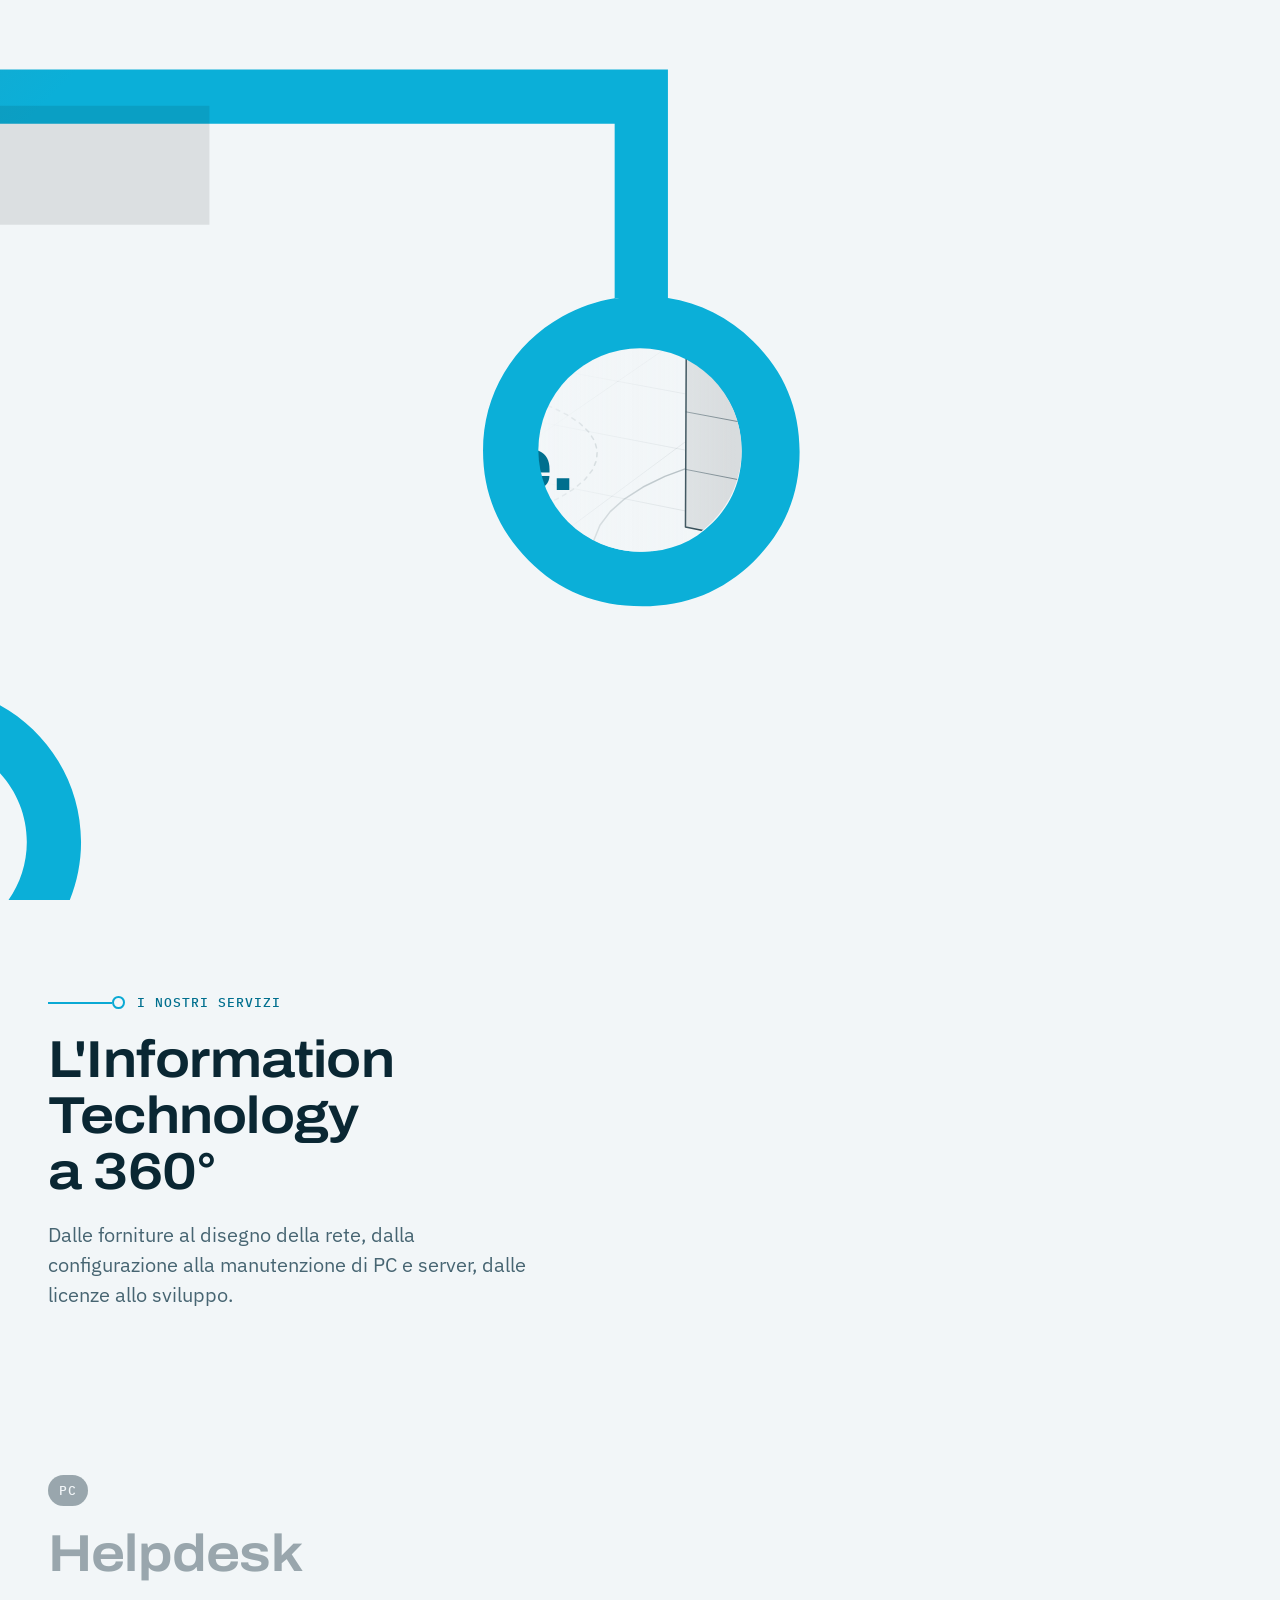
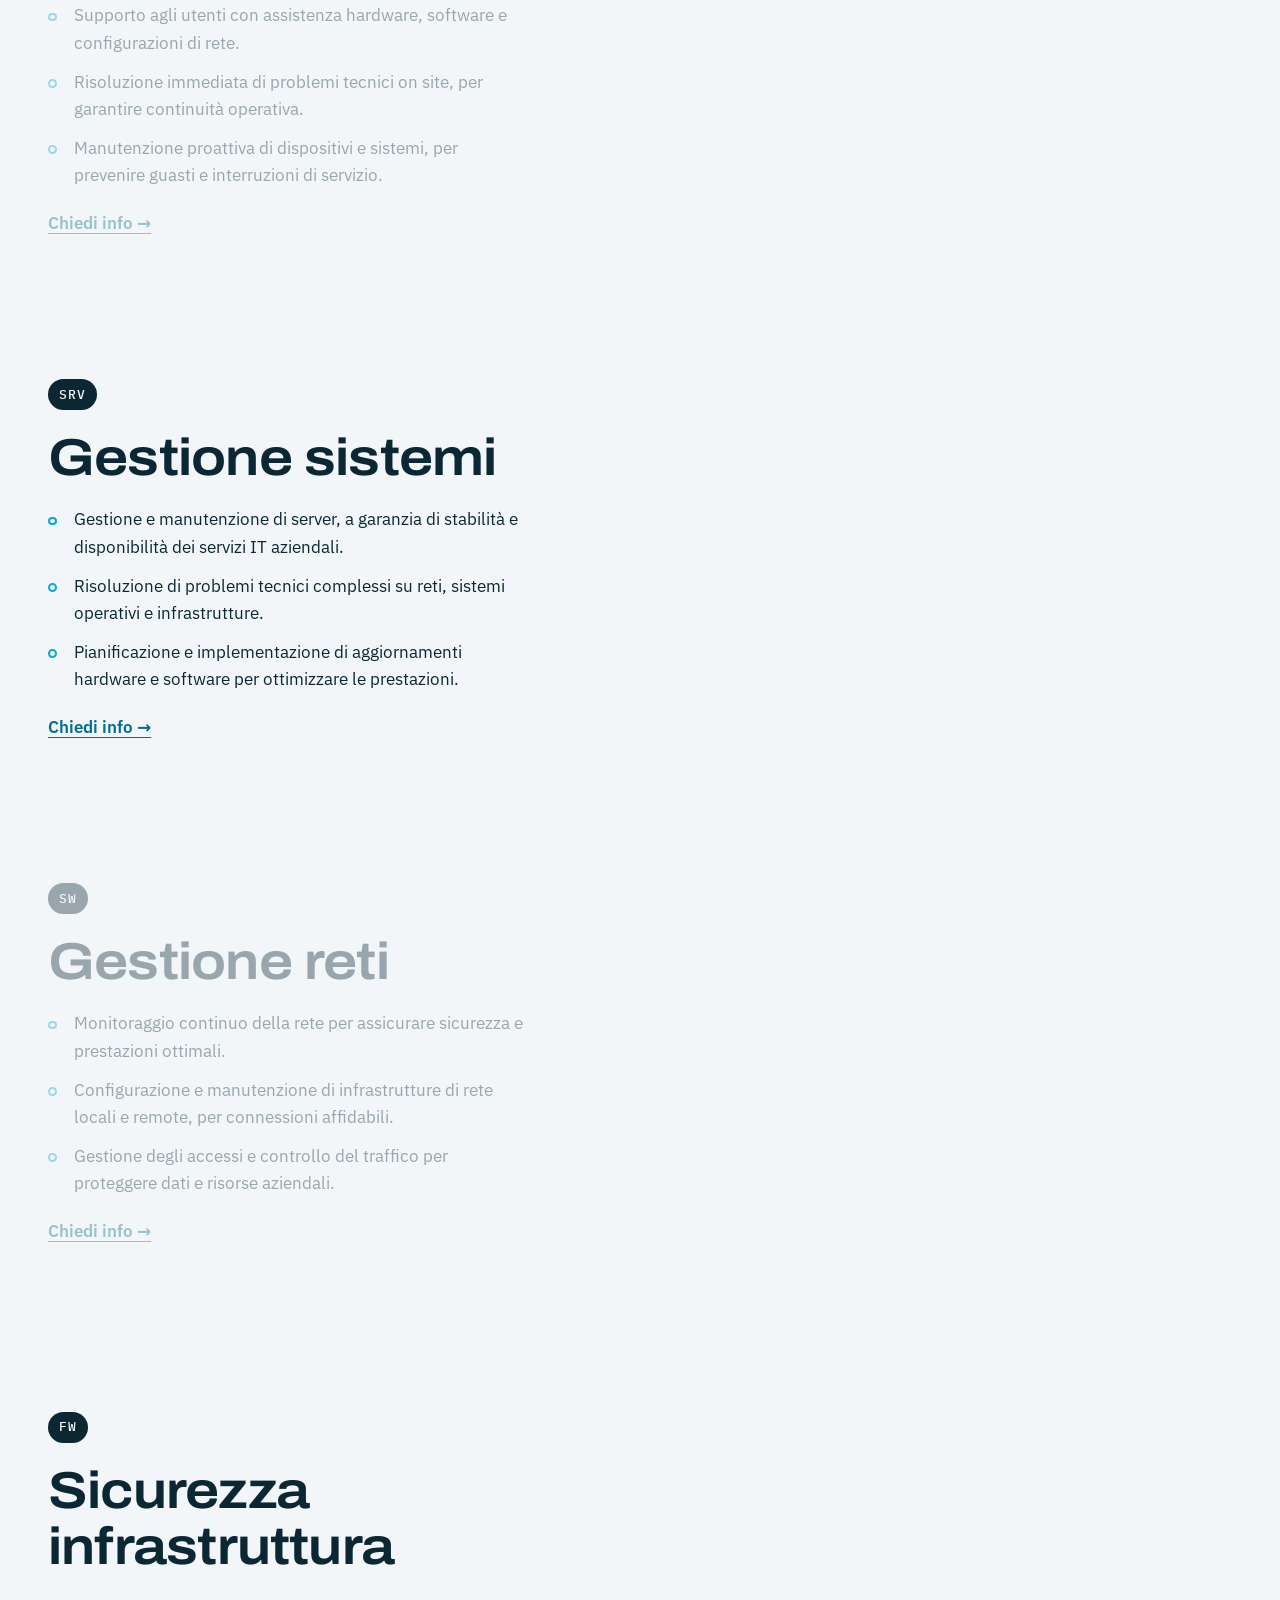
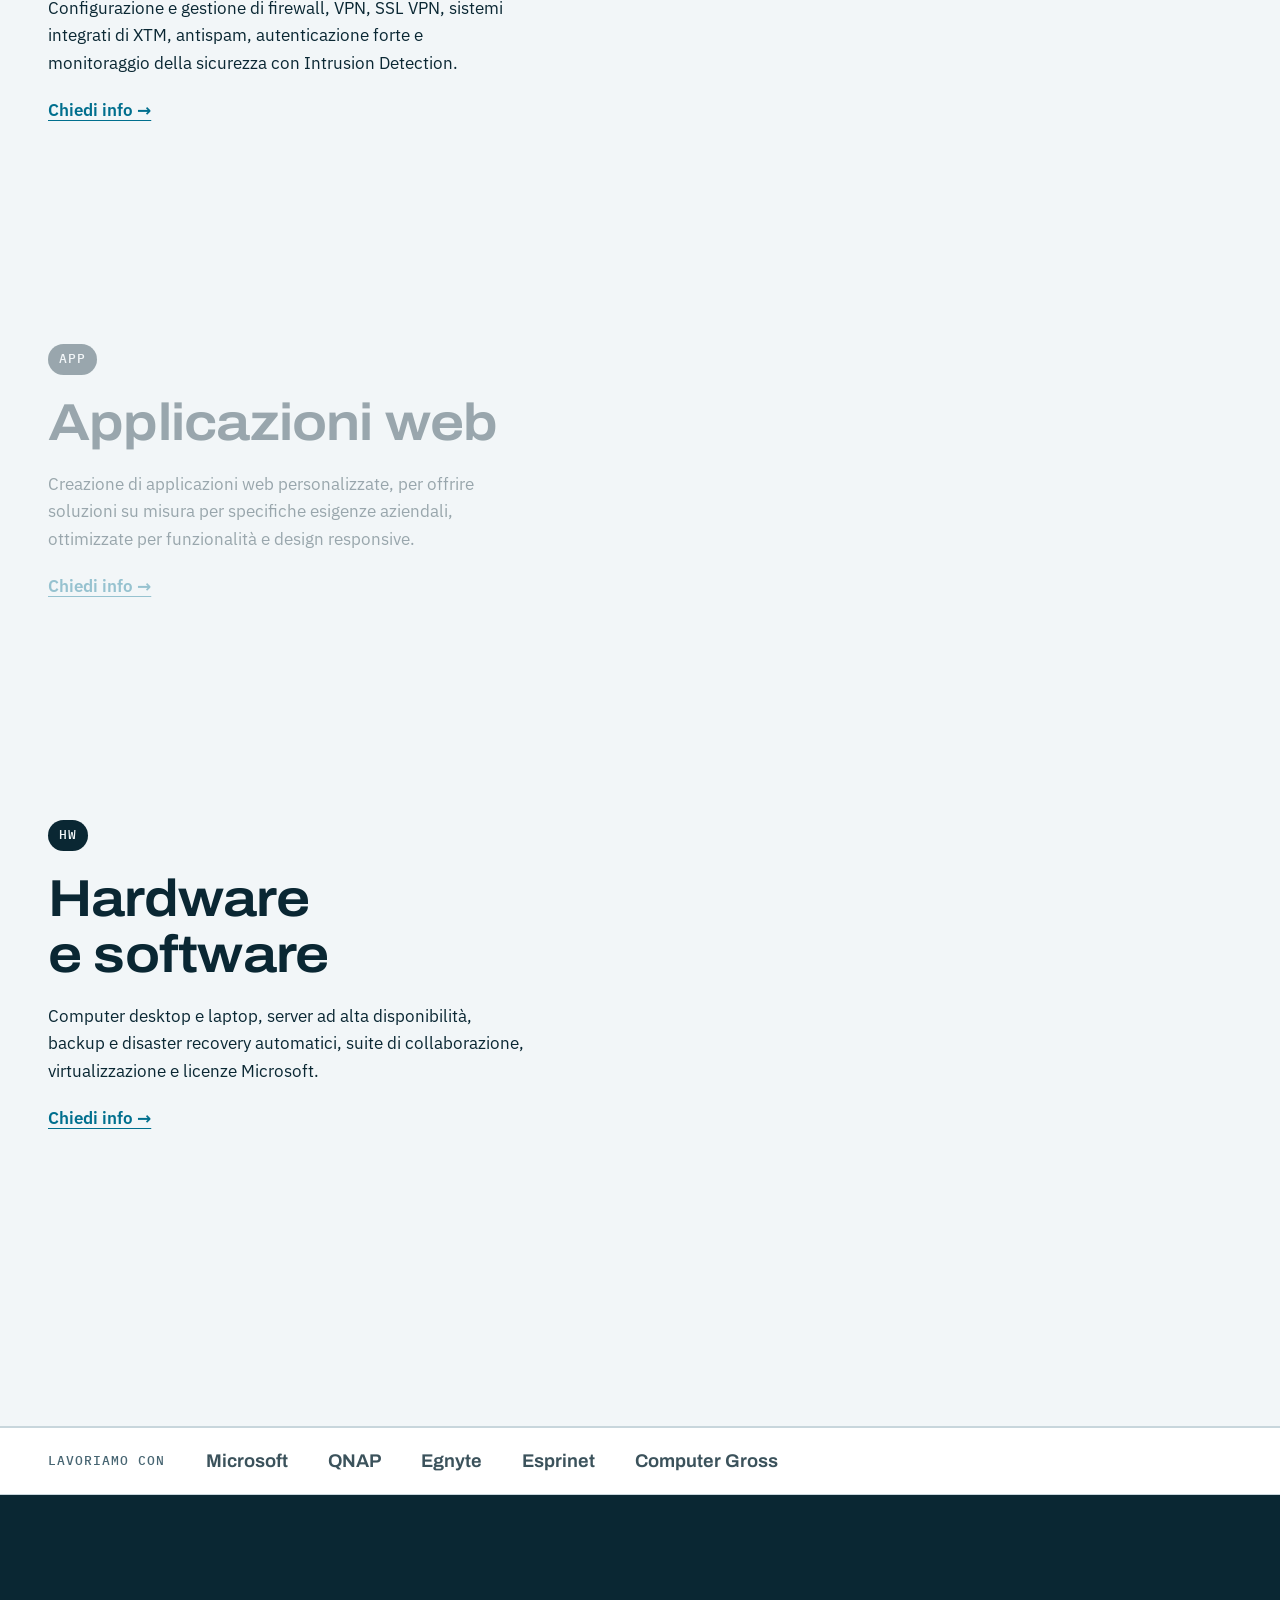
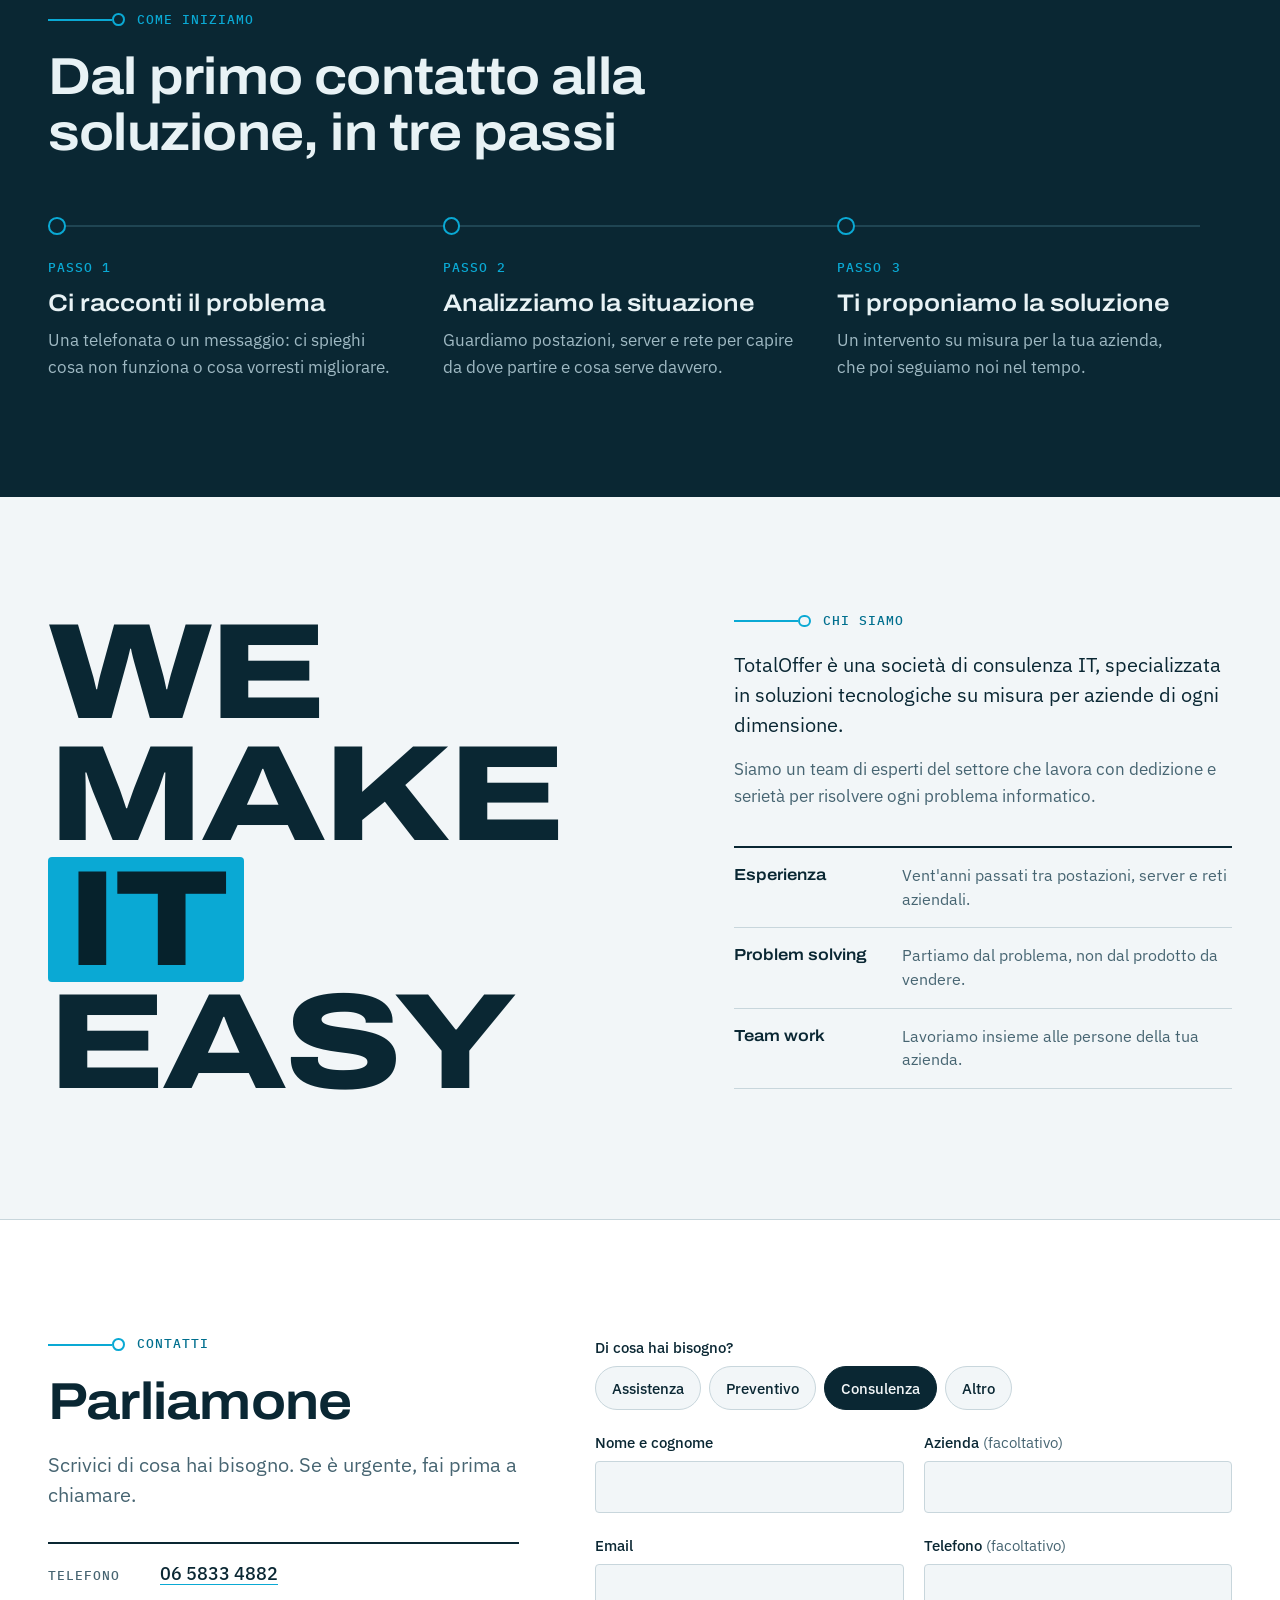
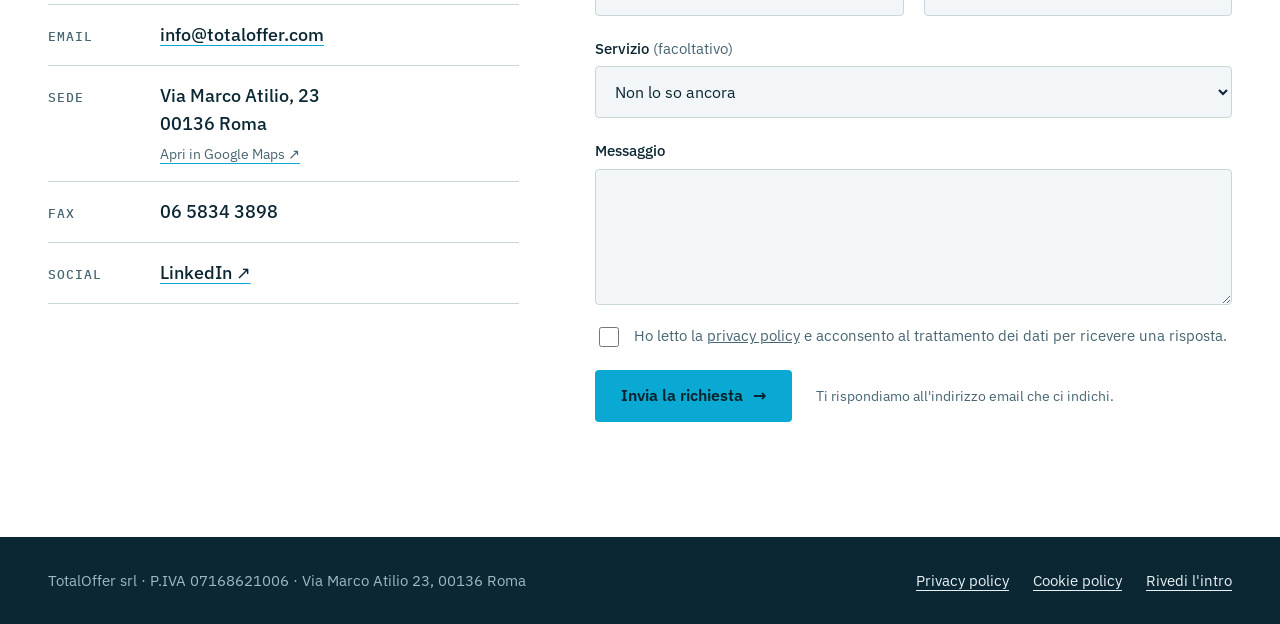
==== commit b3780902: "Add a light/dark theme switch to v2 The theme still follows the system by default; the header button" ====
--- a/v2/index.html
+++ b/v2/index.html
@@ -33,6 +33,15 @@
   <meta property="og:description" content="Helpdesk, sistemi, reti, sicurezza, applicazioni web, hardware e licenze. Da 20 anni a Roma.">
   <meta name="theme-color" content="#f2f6f8" media="(prefers-color-scheme: light)">
   <meta name="theme-color" content="#071a22" media="(prefers-color-scheme: dark)">
+  <script>
+    /* Tema scelto dall'utente: va applicato prima del primo disegno, per non far lampeggiare l'altro. */
+    (function () {
+      try {
+        var t = localStorage.getItem("to-tema");
+        if (t === "dark" || t === "light") document.documentElement.setAttribute("data-theme", t);
+      } catch (e) {}
+    })();
+  </script>
   <link rel="icon" href="assets/img/favicon.svg" type="image/svg+xml">
   <link rel="preload" href="assets/fonts/archivo-var.woff2" as="font" type="font/woff2" crossorigin>
   <link rel="stylesheet" href="assets/css/style.css">
@@ -67,10 +76,8 @@
 <header class="site-header">
   <div class="wrap">
     <a class="logo" href="#" aria-label="TotalOffer, torna all'inizio">
-      <picture>
-        <source srcset="assets/img/logo-dark.svg" media="(prefers-color-scheme: dark)">
-        <img src="assets/img/logo.svg" alt="TotalOffer — IT Consulting Service" width="276" height="90">
-      </picture>
+      <img class="logo-light" src="assets/img/logo.svg" alt="TotalOffer — IT Consulting Service" width="276" height="90">
+      <img class="logo-dark" src="assets/img/logo-dark.svg" alt="TotalOffer — IT Consulting Service" width="276" height="90">
     </a>
     <nav class="nav" id="nav" aria-label="Principale">
       <ul>
@@ -83,6 +90,10 @@
     <a class="header-phone" href="tel:+390658334882" aria-label="Chiama TotalOffer: 06 5833 4882">
       <span class="led" aria-hidden="true"></span><span class="num">06 5833 4882</span>
     </a>
+    <button class="theme-toggle" type="button" id="tema" aria-label="Passa al tema scuro">
+      <svg class="icon-moon" width="20" height="20" viewBox="0 0 24 24" aria-hidden="true"><path d="M20 14.5A8 8 0 0 1 9.5 4a8 8 0 1 0 10.5 10.5Z" fill="none" stroke="currentColor" stroke-width="2" stroke-linejoin="round"/></svg>
+      <svg class="icon-sun" width="20" height="20" viewBox="0 0 24 24" aria-hidden="true"><circle cx="12" cy="12" r="4" fill="none" stroke="currentColor" stroke-width="2"/><path d="M12 2v2.5M12 19.5V22M2 12h2.5M19.5 12H22M4.9 4.9l1.8 1.8M17.3 17.3l1.8 1.8M4.9 19.1l1.8-1.8M17.3 6.7l1.8-1.8" stroke="currentColor" stroke-width="2" stroke-linecap="round"/></svg>
+    </button>
     <button class="nav-toggle" type="button" aria-controls="nav" aria-expanded="false" aria-label="Apri il menu">
       <svg width="20" height="20" viewBox="0 0 20 20" aria-hidden="true"><path d="M2 5h16M2 10h16M2 15h16" stroke="currentColor" stroke-width="2" stroke-linecap="round"/></svg>
     </button>
--- a/v2/assets/css/style.css
+++ b/v2/assets/css/style.css
@@ -58,8 +58,9 @@
   --header-h: 5.0625rem;   /* altezza dell'header fisso, bordo incluso */
 }
 
+/* Tema scuro: segue il sistema, salvo scelta esplicita col pulsante nell'header (data-theme sulla radice) */
 @media (prefers-color-scheme: dark) {
-  :root {
+  :root:not([data-theme="light"]) {
     color-scheme: dark;
     --paper: #071a22;
     --surface: #0c2630;
@@ -77,6 +78,23 @@
     --band-line: #25505f;
   }
 }
+:root[data-theme="dark"] {
+  color-scheme: dark;
+  --paper: #071a22;
+  --surface: #0c2630;
+  --ink: #e6f1f4;
+  --ink-soft: #9db6bf;
+  --line: #214552;
+  --brand: #25bde6;
+  --brand-text: #5fd2f1;
+  --on-brand: #04181f;
+  --led: #3fd487;
+  --danger: #ff9a8f;
+  --band: #0c2630;
+  --band-ink: #e6f1f4;
+  --band-soft: #9db6bf;
+  --band-line: #25505f;
+}
 
 /* ---------- Base ---------- */
 *, *::before, *::after { box-sizing: border-box; }
@@ -162,6 +180,29 @@
 .site-header .wrap { display: flex; align-items: center; gap: 1.5rem; min-height: 5rem; }
 .logo { display: inline-flex; align-items: center; margin-right: auto; text-decoration: none; }
 .logo img { display: block; height: 3.75rem; width: auto; }
+.logo .logo-dark { display: none; }
+@media (prefers-color-scheme: dark) {
+  :root:not([data-theme="light"]) .logo .logo-light { display: none; }
+  :root:not([data-theme="light"]) .logo .logo-dark { display: block; }
+}
+:root[data-theme="dark"] .logo .logo-light { display: none; }
+:root[data-theme="dark"] .logo .logo-dark { display: block; }
+
+/* pulsante del tema: mostra l'icona del tema a cui si passa */
+.theme-toggle {
+  display: inline-flex; align-items: center; justify-content: center; flex: none;
+  width: 2.75rem; height: 2.75rem; padding: 0;
+  background: var(--surface); color: var(--ink);
+  border: 1px solid var(--line); border-radius: var(--radius); cursor: pointer;
+}
+.theme-toggle:hover { border-color: var(--brand); }
+.theme-toggle .icon-sun { display: none; }
+@media (prefers-color-scheme: dark) {
+  :root:not([data-theme="light"]) .theme-toggle .icon-sun { display: block; }
+  :root:not([data-theme="light"]) .theme-toggle .icon-moon { display: none; }
+}
+:root[data-theme="dark"] .theme-toggle .icon-sun { display: block; }
+:root[data-theme="dark"] .theme-toggle .icon-moon { display: none; }
 .nav ul { display: flex; gap: clamp(1rem, 2.4vw, 2rem); }
 .nav a { font-weight: 500; font-size: 1rem; text-decoration: none; padding-block: 0.5rem; border-bottom: 2px solid transparent; }
 .nav a:hover { border-color: var(--brand); }
